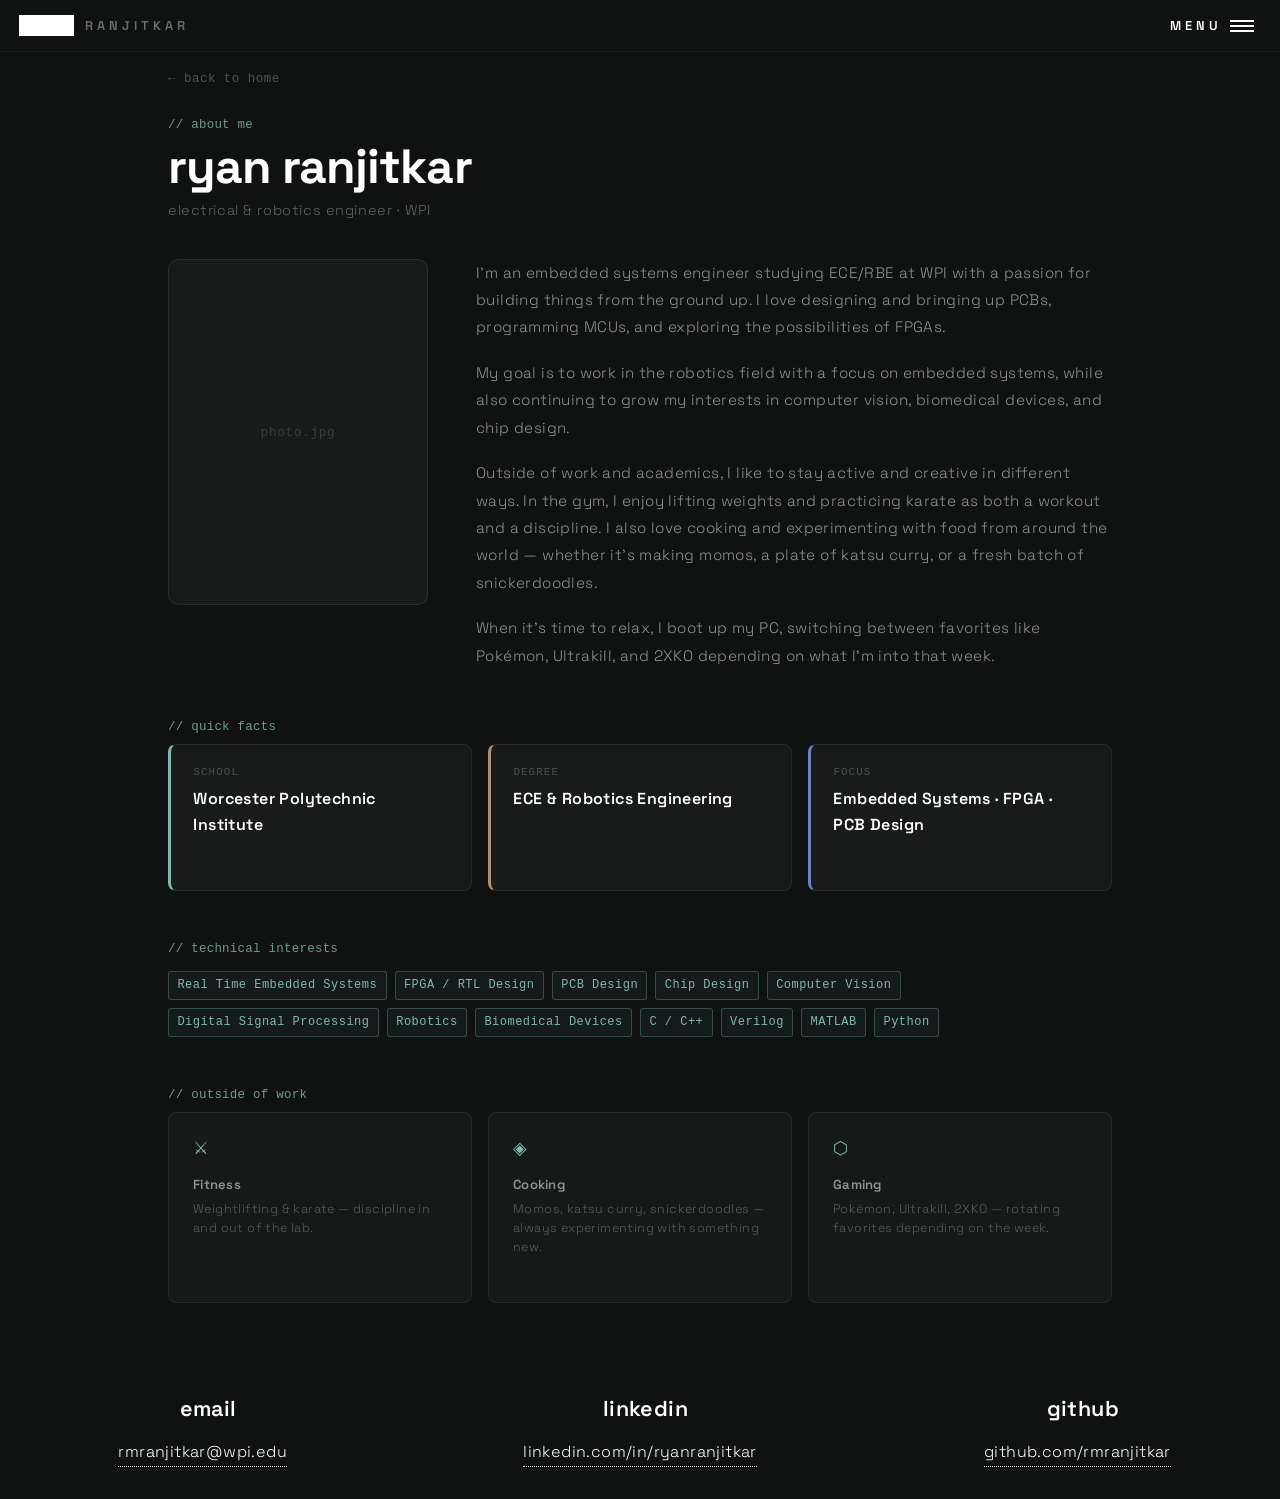
==== aboutme.html @ 4af42db2 "Claude Code Has been unleashed" ====
<!DOCTYPE HTML>
<html>
  <head>
    <title>About — Ryan Ranjitkar</title>
    <meta charset="utf-8" />
    <meta name="viewport" content="width=device-width, initial-scale=1, user-scalable=no" />
    <link rel="preconnect" href="https://fonts.googleapis.com">
    <link rel="preconnect" href="https://fonts.gstatic.com" crossorigin>
    <link rel="stylesheet" href="assets/css/main.css" />
    <link rel="stylesheet" href="https://cdnjs.cloudflare.com/ajax/libs/font-awesome/6.5.0/css/all.min.css" />
    <style>
      /* ── Page shell ── */
      body, #wrapper { background: #0f1210; }

      #header {
        background: transparent !important;
        border-bottom: 1px solid rgba(200,200,210,0.07) !important;
      }
      #header a.logo strong { color: #fff; }
      #header a.logo span   { color: rgba(200,200,210,0.5); }

      /* ── About hero ── */
      .about-hero {
        padding: 4em 3em 2.5em;
        max-width: 65em;
        margin: 0 auto;
        width: calc(100% - 6em);
        box-sizing: border-box;
      }
      .about-back {
        display: inline-flex;
        align-items: center;
        gap: 0.4em;
        font-family: ui-monospace, 'Cascadia Mono', 'Courier New', monospace;
        font-size: 0.78em;
        color: rgba(200,200,210,0.35);
        text-decoration: none;
        border: none;
        letter-spacing: 0.04em;
        margin-bottom: 2em;
        transition: color 0.2s;
      }
      .about-back:hover { color: #7eb8b0; }

      .section-comment {
        font-family: ui-monospace, 'Cascadia Mono', 'Fira Code', 'Courier New', monospace;
        font-size: 0.78em;
        color: #6a9e85;
        letter-spacing: 0.02em;
        margin-bottom: 0.5em;
      }
      .about-name {
        font-size: 3em;
        font-weight: 700;
        color: #fff;
        margin: 0 0 0.1em;
        letter-spacing: -0.02em;
        line-height: 1.1;
      }
      .about-sub {
        font-size: 0.9em;
        color: rgba(200,200,210,0.45);
        letter-spacing: 0.04em;
        margin: 0 0 2.5em;
      }

      /* ── Photo + intro row ── */
      .about-intro {
        display: grid;
        grid-template-columns: 260px 1fr;
        gap: 3em;
        align-items: start;
        margin-bottom: 3em;
      }
      .about-photo {
        width: 100%;
        aspect-ratio: 3/4;
        object-fit: cover;
        border-radius: 10px;
        border: 1px solid rgba(200,200,210,0.1);
        display: block;
        background: rgba(255,255,255,0.04);
      }
      .about-photo-placeholder {
        width: 100%;
        aspect-ratio: 3/4;
        border-radius: 10px;
        border: 1px solid rgba(200,200,210,0.1);
        background: rgba(255,255,255,0.04);
        display: flex;
        align-items: center;
        justify-content: center;
        color: rgba(200,200,210,0.2);
        font-size: 0.8em;
        font-family: ui-monospace, monospace;
        letter-spacing: 0.05em;
      }
      .about-text p {
        font-size: 0.95em;
        color: rgba(200,200,210,0.7);
        line-height: 1.8;
        margin: 0 0 1.2em;
      }
      .about-text p:last-child { margin: 0; }

      /* ── Interest tags ── */
      .about-interests {
        margin-bottom: 3em;
      }
      .tag-grid {
        display: flex;
        flex-wrap: wrap;
        gap: 0.5em;
        margin-top: 0.75em;
      }
      .tag {
        font-family: ui-monospace, 'Cascadia Mono', monospace;
        font-size: 0.75em;
        color: #7eb8b0;
        border: 1px solid rgba(126,184,176,0.3);
        border-radius: 3px;
        padding: 0.3em 0.7em;
        letter-spacing: 0.04em;
        background: rgba(126,184,176,0.06);
      }

      /* ── Stat cards ── */
      .about-stats {
        display: grid;
        grid-template-columns: repeat(3, 1fr);
        gap: 1em;
        margin-bottom: 3em;
      }
      .stat-card {
        background: rgba(255,255,255,0.04);
        border: 1px solid rgba(200,200,210,0.09);
        border-left: 3px solid #7eb8b0;
        border-radius: 8px;
        padding: 1.2em 1.4em;
      }
      .stat-label {
        font-family: ui-monospace, 'Cascadia Mono', monospace;
        font-size: 0.68em;
        color: rgba(200,200,210,0.3);
        letter-spacing: 0.1em;
        text-transform: uppercase;
        margin-bottom: 0.35em;
      }
      .stat-value {
        font-size: 1em;
        font-weight: 600;
        color: #fff;
      }

      /* ── Outside work section ── */
      .about-life {
        display: grid;
        grid-template-columns: 1fr 1fr 1fr;
        gap: 1em;
        margin-bottom: 3em;
      }
      .life-card {
        background: rgba(255,255,255,0.03);
        border: 1px solid rgba(200,200,210,0.08);
        border-radius: 8px;
        padding: 1.3em 1.5em;
      }
      .life-icon {
        font-size: 1.1em;
        color: #7eb8b0;
        margin-bottom: 0.6em;
        display: block;
      }
      .life-title {
        font-size: 0.82em;
        font-weight: 600;
        color: rgba(200,200,210,0.7);
        margin-bottom: 0.4em;
        letter-spacing: 0.02em;
      }
      .life-detail {
        font-size: 0.78em;
        color: rgba(200,200,210,0.38);
        line-height: 1.5;
      }

      /* ── Contact ── */
      .split.contact-reveal {
        opacity: 0;
        transform: translateY(12px);
        transition: opacity 0.55s ease, transform 0.55s ease;
      }
      .split.contact-reveal.visible { opacity: 1; transform: none; }

      /* ── Reveal ── */
      .reveal { opacity: 0; transform: translateY(14px); transition: opacity 0.55s ease, transform 0.55s ease; }
      .reveal.visible { opacity: 1; transform: none; }

      @media (max-width: 900px) {
        .about-intro { grid-template-columns: 1fr; }
        .about-photo, .about-photo-placeholder { max-width: 260px; aspect-ratio: 1/1; }
        .about-stats { grid-template-columns: 1fr 1fr; }
        .about-life  { grid-template-columns: 1fr 1fr; }
        .about-hero  { padding: 2.5em 2em 2em; width: calc(100% - 4em); }
      }
      @media (max-width: 600px) {
        .about-name  { font-size: 2.2em; }
        .about-stats { grid-template-columns: 1fr; }
        .about-life  { grid-template-columns: 1fr; }
        .about-hero  { padding: 2em 1.5em; width: calc(100% - 3em); }
      }
    </style>
  </head>
  <body class="is-preload">
    <div id="wrapper">

      <header id="header">
        <a href="index.html" class="logo"><strong>Ryan</strong> <span>Ranjitkar</span></a>
        <nav><a href="#menu">Menu</a></nav>
      </header>

      <nav id="menu">
        <ul class="links">
          <li><a href="index.html">Home</a></li>
        </ul>
      </nav>

      <div class="about-hero">

        <a href="index.html" class="about-back">← back to home</a>

        <p class="section-comment">// about me</p>
        <h1 class="about-name">ryan ranjitkar</h1>
        <p class="about-sub">electrical &amp; robotics engineer · WPI</p>

        <!-- Intro -->
        <div class="about-intro reveal">
          <div class="about-photo-placeholder">photo.jpg</div>
          <div class="about-text">
            <p>I'm an embedded systems engineer studying ECE/RBE at WPI with a passion for building things from the ground up. I love designing and bringing up PCBs, programming MCUs, and exploring the possibilities of FPGAs.</p>
            <p>My goal is to work in the robotics field with a focus on embedded systems, while also continuing to grow my interests in computer vision, biomedical devices, and chip design.</p>
            <p>Outside of work and academics, I like to stay active and creative in different ways. In the gym, I enjoy lifting weights and practicing karate as both a workout and a discipline. I also love cooking and experimenting with food from around the world — whether it's making momos, a plate of katsu curry, or a fresh batch of snickerdoodles.</p>
            <p>When it's time to relax, I boot up my PC, switching between favorites like Pokémon, Ultrakill, and 2XKO depending on what I'm into that week.</p>
          </div>
        </div>

        <!-- Stats -->
        <p class="section-comment reveal">// quick facts</p>
        <div class="about-stats reveal">
          <div class="stat-card">
            <p class="stat-label">School</p>
            <p class="stat-value">Worcester Polytechnic Institute</p>
          </div>
          <div class="stat-card" style="border-left-color:#b09070;">
            <p class="stat-label">Degree</p>
            <p class="stat-value">ECE &amp; Robotics Engineering</p>
          </div>
          <div class="stat-card" style="border-left-color:#6a85c0;">
            <p class="stat-label">Focus</p>
            <p class="stat-value">Embedded Systems · FPGA · PCB Design</p>
          </div>
        </div>

        <!-- Technical Interests -->
        <div class="about-interests reveal">
          <p class="section-comment">// technical interests</p>
          <div class="tag-grid">
            <span class="tag">Real Time Embedded Systems</span>
            <span class="tag">FPGA / RTL Design</span>
            <span class="tag">PCB Design</span>
            <span class="tag">Chip Design</span>
            <span class="tag">Computer Vision</span>
            <span class="tag">Digital Signal Processing</span>
            <span class="tag">Robotics</span>
            <span class="tag">Biomedical Devices</span>
            <span class="tag">C / C++</span>
            <span class="tag">Verilog</span>
            <span class="tag">MATLAB</span>
            <span class="tag">Python</span>
          </div>
        </div>

        <!-- Outside of work -->
        <p class="section-comment reveal">// outside of work</p>
        <div class="about-life reveal">
          <div class="life-card">
            <span class="life-icon">⚔</span>
            <p class="life-title">Fitness</p>
            <p class="life-detail">Weightlifting &amp; karate — discipline in and out of the lab.</p>
          </div>
          <div class="life-card">
            <span class="life-icon">◈</span>
            <p class="life-title">Cooking</p>
            <p class="life-detail">Momos, katsu curry, snickerdoodles — always experimenting with something new.</p>
          </div>
          <div class="life-card">
            <span class="life-icon">⬡</span>
            <p class="life-title">Gaming</p>
            <p class="life-detail">Pokémon, Ultrakill, 2XKO — rotating favorites depending on the week.</p>
          </div>
        </div>

      </div>

      <!-- Contact -->
      <section class="split contact-reveal">
        <section>
          <div class="contact-method">
            <h3><span class="icon solid alt fa-envelope"></span> email</h3>
            <a href="mailto:rmranjitkar@wpi.edu">rmranjitkar@wpi.edu</a>
          </div>
        </section>
        <section>
          <div class="contact-method">
            <h3><span class="icon brands alt fa-linkedin-in"></span> linkedin</h3>
            <a href="https://www.linkedin.com/in/ryanranjitkar/">linkedin.com/in/ryanranjitkar</a>
          </div>
        </section>
        <section>
          <div class="contact-method">
            <h3><span class="icon brands alt fa-github"></span> github</h3>
            <a href="https://github.com/rmranjitkar">github.com/rmranjitkar</a>
          </div>
        </section>
      </section>

    </div>

    <script src="assets/js/jquery.min.js"></script>
    <script src="assets/js/jquery.scrolly.min.js"></script>
    <script src="assets/js/jquery.scrollex.min.js"></script>
    <script src="assets/js/browser.min.js"></script>
    <script src="assets/js/breakpoints.min.js"></script>
    <script src="assets/js/util.js"></script>
    <script src="assets/js/main.js"></script>
    <script>
      document.addEventListener('DOMContentLoaded', () => {
        document.body.classList.remove('is-preload');
        const io = new IntersectionObserver((entries) => {
          entries.forEach(e => { if (!e.isIntersecting) return; io.unobserve(e.target); e.target.classList.add('visible'); });
        }, { threshold: 0.08, rootMargin: '0px 0px -30px 0px' });
        document.querySelectorAll('.reveal').forEach(el => io.observe(el));

        const contactIo = new IntersectionObserver((entries) => {
          entries.forEach(e => { if (!e.isIntersecting) return; contactIo.unobserve(e.target); e.target.classList.add('visible'); });
        }, { threshold: 0.1 });
        const contact = document.querySelector('.contact-reveal');
        if (contact) contactIo.observe(contact);
      });
    </script>
  </body>
</html>
---- assets/css/main.css ----
@import url(fontawesome-all.min.css);
@import url("https://fonts.googleapis.com/css2?family=Space+Grotesk:wght@300;400;500;600&display=swap");

/*
	Forty by HTML5 UP
	html5up.net | @ajlkn
	Free for personal and commercial use under the CCA 3.0 license (html5up.net/license)
*/

html, body, div, span, applet, object,
iframe, h1, h2, h3, h4, h5, h6, p, blockquote,
pre, a, abbr, acronym, address, big, cite,
code, del, dfn, em, img, ins, kbd, q, s, samp,
small, strike, strong, sub, sup, tt, var, b,
u, i, center, dl, dt, dd, ol, ul, li, fieldset,
form, label, legend, table, caption, tbody,
tfoot, thead, tr, th, td, article, aside,
canvas, details, embed, figure, figcaption,
footer, header, hgroup, menu, nav, output, ruby,
section, summary, time, mark, audio, video {
	margin: 0;
	padding: 0;
	border: 0;
	font-size: 100%;
	font: inherit;
	vertical-align: baseline;}

article, aside, details, figcaption, figure,
footer, header, hgroup, menu, nav, section {
	display: block;}

body {
	line-height: 1;
}

ol, ul {
	list-style: none;
}

blockquote, q {
	quotes: none;
}

	blockquote:before, blockquote:after, q:before, q:after {
		content: '';
		content: none;
	}

table {
	border-collapse: collapse;
	border-spacing: 0;
}

body {
	-webkit-text-size-adjust: none;
}

mark {
	background-color: transparent;
	color: inherit;
}

input::-moz-focus-inner {
	border: 0;
	padding: 0;
}

input, select, textarea {
	-moz-appearance: none;
	-webkit-appearance: none;
	-ms-appearance: none;
	appearance: none;
}

/* Basic */

	@-ms-viewport {
		width: device-width;
	}

	body {
		-ms-overflow-style: scrollbar;
	}

	@media screen and (max-width: 480px) {

		html, body {
			min-width: 320px;
		}

	}

	html {
		box-sizing: border-box;
	}

	*, *:before, *:after {
		box-sizing: inherit;
	}

	body {
		background: #0f0f12;
	}

		body.is-preload *, body.is-preload *:before, body.is-preload *:after {
			-moz-animation: none !important;
			-webkit-animation: none !important;
			-ms-animation: none !important;
			animation: none !important;
			-moz-transition: none !important;
			-webkit-transition: none !important;
			-ms-transition: none !important;
			transition: none !important;
		}

/* Type */

	body, input, select, textarea {
		color: #ffffff;
		font-family: "Space Grotesk", system-ui, sans-serif;
		font-size: 17pt;
		font-weight: 300;
		letter-spacing: 0.025em;
		line-height: 1.65;
	}

		@media screen and (max-width: 1680px) {

			body, input, select, textarea {
				font-size: 14pt;
			}

		}

		@media screen and (max-width: 1280px) {

			body, input, select, textarea {
				font-size: 12pt;
			}

		}

		@media screen and (max-width: 360px) {

			body, input, select, textarea {
				font-size: 11pt;
			}

		}

	a {
		-moz-transition: color 0.2s ease-in-out, border-bottom-color 0.2s ease-in-out;
		-webkit-transition: color 0.2s ease-in-out, border-bottom-color 0.2s ease-in-out;
		-ms-transition: color 0.2s ease-in-out, border-bottom-color 0.2s ease-in-out;
		transition: color 0.2s ease-in-out, border-bottom-color 0.2s ease-in-out;
		border-bottom: dotted 1px;
		color: inherit;
		text-decoration: none;
	}

		a:hover {
			border-bottom-color: transparent;
			color: #7eb8b0 !important;
		}

		a:active {
			color: #4e9a93 !important;
		}

	strong, b {
		color: #ffffff;
		font-weight: 600;
	}

	em, i {
		font-style: italic;
	}

	p {
		margin: 0 0 2em 0;
	}

	h1, h2, h3, h4, h5, h6 {
		color: #ffffff;
		font-weight: 600;
		line-height: 1.65;
		margin: 0 0 1em 0;
	}

		h1 a, h2 a, h3 a, h4 a, h5 a, h6 a {
			color: inherit;
			border-bottom: 0;
		}

	h1 {
		font-size: 2.5em;
	}

	h2 {
		font-size: 1.75em;
	}

	h3 {
		font-size: 1.35em;
	}

	h4 {
		font-size: 1.1em;
	}

	h5 {
		font-size: 0.9em;
	}

	h6 {
		font-size: 0.7em;
	}

	@media screen and (max-width: 736px) {

		h1 {
			font-size: 2em;
		}

		h2 {
			font-size: 1.5em;
		}

		h3 {
			font-size: 1.25em;
		}

	}

	sub {
		font-size: 0.8em;
		position: relative;
		top: 0.5em;
	}

	sup {
		font-size: 0.8em;
		position: relative;
		top: -0.5em;
	}

	blockquote {
		border-left: solid 4px rgba(200, 200, 210, 0.1);
		font-style: italic;
		margin: 0 0 2em 0;
		padding: 0.5em 0 0.5em 2em;
	}

	code {
		background: rgba(200, 200, 210, 0.035);
		font-family: "Courier New", monospace;
		font-size: 0.9em;
		margin: 0 0.25em;
		padding: 0.25em 0.65em;
	}

	pre {
		-webkit-overflow-scrolling: touch;
		font-family: "Courier New", monospace;
		font-size: 0.9em;
		margin: 0 0 2em 0;
	}

		pre code {
			display: block;
			line-height: 1.75;
			padding: 1em 1.5em;
			overflow-x: auto;
		}

	hr {
		border: 0;
		border-bottom: solid 1px rgba(200, 200, 210, 0.1);
		margin: 2em 0;
	}

		hr.major {
			margin: 3em 0;
		}

	.align-left {
		text-align: left;
	}

	.align-center {
		text-align: center;
	}

	.align-right {
		text-align: right;
	}

/* Row */

	.row {
		display: flex;
		flex-wrap: wrap;
		box-sizing: border-box;
		align-items: stretch;
	}

		.row > * {
			box-sizing: border-box;
		}

		.row.gtr-uniform > * > :last-child {
			margin-bottom: 0;
		}

		.row.aln-left {
			justify-content: flex-start;
		}

		.row.aln-center {
			justify-content: center;
		}

		.row.aln-right {
			justify-content: flex-end;
		}

		.row.aln-top {
			align-items: flex-start;
		}

		.row.aln-middle {
			align-items: center;
		}

		.row.aln-bottom {
			align-items: flex-end;
		}

		.row > .imp {
			order: -1;
		}

		.row > .col-1 {
			width: 8.33333%;
		}

		.row > .off-1 {
			margin-left: 8.33333%;
		}

		.row > .col-2 {
			width: 16.66667%;
		}

		.row > .off-2 {
			margin-left: 16.66667%;
		}

		.row > .col-3 {
			width: 25%;
		}

		.row > .off-3 {
			margin-left: 25%;
		}

		.row > .col-4 {
			width: 33.33333%;
		}

		.row > .off-4 {
			margin-left: 33.33333%;
		}

		.row > .col-5 {
			width: 41.66667%;
		}

		.row > .off-5 {
			margin-left: 41.66667%;
		}

		.row > .col-6 {
			width: 50%;
		}

		.row > .off-6 {
			margin-left: 50%;
		}

		.row > .col-7 {
			width: 58.33333%;
		}

		.row > .off-7 {
			margin-left: 58.33333%;
		}

		.row > .col-8 {
			width: 66.66667%;
		}

		.row > .off-8 {
			margin-left: 66.66667%;
		}

		.row > .col-9 {
			width: 75%;
		}

		.row > .off-9 {
			margin-left: 75%;
		}

		.row > .col-10 {
			width: 83.33333%;
		}

		.row > .off-10 {
			margin-left: 83.33333%;
		}

		.row > .col-11 {
			width: 91.66667%;
		}

		.row > .off-11 {
			margin-left: 91.66667%;
		}

		.row > .col-12 {
			width: 100%;
		}

		.row > .off-12 {
			margin-left: 100%;
		}

		.row.gtr-0 {
			margin-top: 0;
			margin-left: 0em;
		}

			.row.gtr-0 > * {
				padding: 0 0 0 0em;
			}

			.row.gtr-0.gtr-uniform {
				margin-top: 0em;
			}

				.row.gtr-0.gtr-uniform > * {
					padding-top: 0em;
				}

		.row.gtr-25 {
			margin-top: 0;
			margin-left: -0.5em;
		}

			.row.gtr-25 > * {
				padding: 0 0 0 0.5em;
			}

			.row.gtr-25.gtr-uniform {
				margin-top: -0.5em;
			}

				.row.gtr-25.gtr-uniform > * {
					padding-top: 0.5em;
				}

		.row.gtr-50 {
			margin-top: 0;
			margin-left: -1em;
		}

			.row.gtr-50 > * {
				padding: 0 0 0 1em;
			}

			.row.gtr-50.gtr-uniform {
				margin-top: -1em;
			}

				.row.gtr-50.gtr-uniform > * {
					padding-top: 1em;
				}

		.row {
			margin-top: 0;
			margin-left: -2em;
		}

			.row > * {
				padding: 0 0 0 2em;
			}

			.row.gtr-uniform {
				margin-top: -2em;
			}

				.row.gtr-uniform > * {
					padding-top: 2em;
				}

		.row.gtr-150 {
			margin-top: 0;
			margin-left: -3em;
		}

			.row.gtr-150 > * {
				padding: 0 0 0 3em;
			}

			.row.gtr-150.gtr-uniform {
				margin-top: -3em;
			}

				.row.gtr-150.gtr-uniform > * {
					padding-top: 3em;
				}

		.row.gtr-200 {
			margin-top: 0;
			margin-left: -4em;
		}

			.row.gtr-200 > * {
				padding: 0 0 0 4em;
			}

			.row.gtr-200.gtr-uniform {
				margin-top: -4em;
			}

				.row.gtr-200.gtr-uniform > * {
					padding-top: 4em;
				}

		@media screen and (max-width: 1680px) {

			.row {
				display: flex;
				flex-wrap: wrap;
				box-sizing: border-box;
				align-items: stretch;
			}

				.row > * {
					box-sizing: border-box;
				}

				.row.gtr-uniform > * > :last-child {
					margin-bottom: 0;
				}

				.row.aln-left {
					justify-content: flex-start;
				}

				.row.aln-center {
					justify-content: center;
				}

				.row.aln-right {
					justify-content: flex-end;
				}

				.row.aln-top {
					align-items: flex-start;
				}

				.row.aln-middle {
					align-items: center;
				}

				.row.aln-bottom {
					align-items: flex-end;
				}

				.row > .imp-xlarge {
					order: -1;
				}

				.row > .col-1-xlarge {
					width: 8.33333%;
				}

				.row > .off-1-xlarge {
					margin-left: 8.33333%;
				}

				.row > .col-2-xlarge {
					width: 16.66667%;
				}

				.row > .off-2-xlarge {
					margin-left: 16.66667%;
				}

				.row > .col-3-xlarge {
					width: 25%;
				}

				.row > .off-3-xlarge {
					margin-left: 25%;
				}

				.row > .col-4-xlarge {
					width: 33.33333%;
				}

				.row > .off-4-xlarge {
					margin-left: 33.33333%;
				}

				.row > .col-5-xlarge {
					width: 41.66667%;
				}

				.row > .off-5-xlarge {
					margin-left: 41.66667%;
				}

				.row > .col-6-xlarge {
					width: 50%;
				}

				.row > .off-6-xlarge {
					margin-left: 50%;
				}

				.row > .col-7-xlarge {
					width: 58.33333%;
				}

				.row > .off-7-xlarge {
					margin-left: 58.33333%;
				}

				.row > .col-8-xlarge {
					width: 66.66667%;
				}

				.row > .off-8-xlarge {
					margin-left: 66.66667%;
				}

				.row > .col-9-xlarge {
					width: 75%;
				}

				.row > .off-9-xlarge {
					margin-left: 75%;
				}

				.row > .col-10-xlarge {
					width: 83.33333%;
				}

				.row > .off-10-xlarge {
					margin-left: 83.33333%;
				}

				.row > .col-11-xlarge {
					width: 91.66667%;
				}

				.row > .off-11-xlarge {
					margin-left: 91.66667%;
				}

				.row > .col-12-xlarge {
					width: 100%;
				}

				.row > .off-12-xlarge {
					margin-left: 100%;
				}

				.row.gtr-0 {
					margin-top: 0;
					margin-left: 0em;
				}

					.row.gtr-0 > * {
						padding: 0 0 0 0em;
					}

					.row.gtr-0.gtr-uniform {
						margin-top: 0em;
					}

						.row.gtr-0.gtr-uniform > * {
							padding-top: 0em;
						}

				.row.gtr-25 {
					margin-top: 0;
					margin-left: -0.5em;
				}

					.row.gtr-25 > * {
						padding: 0 0 0 0.5em;
					}

					.row.gtr-25.gtr-uniform {
						margin-top: -0.5em;
					}

						.row.gtr-25.gtr-uniform > * {
							padding-top: 0.5em;
						}

				.row.gtr-50 {
					margin-top: 0;
					margin-left: -1em;
				}

					.row.gtr-50 > * {
						padding: 0 0 0 1em;
					}

					.row.gtr-50.gtr-uniform {
						margin-top: -1em;
					}

						.row.gtr-50.gtr-uniform > * {
							padding-top: 1em;
						}

				.row {
					margin-top: 0;
					margin-left: -2em;
				}

					.row > * {
						padding: 0 0 0 2em;
					}

					.row.gtr-uniform {
						margin-top: -2em;
					}

						.row.gtr-uniform > * {
							padding-top: 2em;
						}

				.row.gtr-150 {
					margin-top: 0;
					margin-left: -3em;
				}

					.row.gtr-150 > * {
						padding: 0 0 0 3em;
					}

					.row.gtr-150.gtr-uniform {
						margin-top: -3em;
					}

						.row.gtr-150.gtr-uniform > * {
							padding-top: 3em;
						}

				.row.gtr-200 {
					margin-top: 0;
					margin-left: -4em;
				}

					.row.gtr-200 > * {
						padding: 0 0 0 4em;
					}

					.row.gtr-200.gtr-uniform {
						margin-top: -4em;
					}

						.row.gtr-200.gtr-uniform > * {
							padding-top: 4em;
						}

		}

		@media screen and (max-width: 1280px) {

			.row {
				display: flex;
				flex-wrap: wrap;
				box-sizing: border-box;
				align-items: stretch;
			}

				.row > * {
					box-sizing: border-box;
				}

				.row.gtr-uniform > * > :last-child {
					margin-bottom: 0;
				}

				.row.aln-left {
					justify-content: flex-start;
				}

				.row.aln-center {
					justify-content: center;
				}

				.row.aln-right {
					justify-content: flex-end;
				}

				.row.aln-top {
					align-items: flex-start;
				}

				.row.aln-middle {
					align-items: center;
				}

				.row.aln-bottom {
					align-items: flex-end;
				}

				.row > .imp-large {
					order: -1;
				}

				.row > .col-1-large {
					width: 8.33333%;
				}

				.row > .off-1-large {
					margin-left: 8.33333%;
				}

				.row > .col-2-large {
					width: 16.66667%;
				}

				.row > .off-2-large {
					margin-left: 16.66667%;
				}

				.row > .col-3-large {
					width: 25%;
				}

				.row > .off-3-large {
					margin-left: 25%;
				}

				.row > .col-4-large {
					width: 33.33333%;
				}

				.row > .off-4-large {
					margin-left: 33.33333%;
				}

				.row > .col-5-large {
					width: 41.66667%;
				}

				.row > .off-5-large {
					margin-left: 41.66667%;
				}

				.row > .col-6-large {
					width: 50%;
				}

				.row > .off-6-large {
					margin-left: 50%;
				}

				.row > .col-7-large {
					width: 58.33333%;
				}

				.row > .off-7-large {
					margin-left: 58.33333%;
				}

				.row > .col-8-large {
					width: 66.66667%;
				}

				.row > .off-8-large {
					margin-left: 66.66667%;
				}

				.row > .col-9-large {
					width: 75%;
				}

				.row > .off-9-large {
					margin-left: 75%;
				}

				.row > .col-10-large {
					width: 83.33333%;
				}

				.row > .off-10-large {
					margin-left: 83.33333%;
				}

				.row > .col-11-large {
					width: 91.66667%;
				}

				.row > .off-11-large {
					margin-left: 91.66667%;
				}

				.row > .col-12-large {
					width: 100%;
				}

				.row > .off-12-large {
					margin-left: 100%;
				}

				.row.gtr-0 {
					margin-top: 0;
					margin-left: 0em;
				}

					.row.gtr-0 > * {
						padding: 0 0 0 0em;
					}

					.row.gtr-0.gtr-uniform {
						margin-top: 0em;
					}

						.row.gtr-0.gtr-uniform > * {
							padding-top: 0em;
						}

				.row.gtr-25 {
					margin-top: 0;
					margin-left: -0.375em;
				}

					.row.gtr-25 > * {
						padding: 0 0 0 0.375em;
					}

					.row.gtr-25.gtr-uniform {
						margin-top: -0.375em;
					}

						.row.gtr-25.gtr-uniform > * {
							padding-top: 0.375em;
						}

				.row.gtr-50 {
					margin-top: 0;
					margin-left: -0.75em;
				}

					.row.gtr-50 > * {
						padding: 0 0 0 0.75em;
					}

					.row.gtr-50.gtr-uniform {
						margin-top: -0.75em;
					}

						.row.gtr-50.gtr-uniform > * {
							padding-top: 0.75em;
						}

				.row {
					margin-top: 0;
					margin-left: -1.5em;
				}

					.row > * {
						padding: 0 0 0 1.5em;
					}

					.row.gtr-uniform {
						margin-top: -1.5em;
					}

						.row.gtr-uniform > * {
							padding-top: 1.5em;
						}

				.row.gtr-150 {
					margin-top: 0;
					margin-left: -2.25em;
				}

					.row.gtr-150 > * {
						padding: 0 0 0 2.25em;
					}

					.row.gtr-150.gtr-uniform {
						margin-top: -2.25em;
					}

						.row.gtr-150.gtr-uniform > * {
							padding-top: 2.25em;
						}

				.row.gtr-200 {
					margin-top: 0;
					margin-left: -3em;
				}

					.row.gtr-200 > * {
						padding: 0 0 0 3em;
					}

					.row.gtr-200.gtr-uniform {
						margin-top: -3em;
					}

						.row.gtr-200.gtr-uniform > * {
							padding-top: 3em;
						}

		}

		@media screen and (max-width: 980px) {

			.row {
				display: flex;
				flex-wrap: wrap;
				box-sizing: border-box;
				align-items: stretch;
			}

				.row > * {
					box-sizing: border-box;
				}

				.row.gtr-uniform > * > :last-child {
					margin-bottom: 0;
				}

				.row.aln-left {
					justify-content: flex-start;
				}

				.row.aln-center {
					justify-content: center;
				}

				.row.aln-right {
					justify-content: flex-end;
				}

				.row.aln-top {
					align-items: flex-start;
				}

				.row.aln-middle {
					align-items: center;
				}

				.row.aln-bottom {
					align-items: flex-end;
				}

				.row > .imp-medium {
					order: -1;
				}

				.row > .col-1-medium {
					width: 8.33333%;
				}

				.row > .off-1-medium {
					margin-left: 8.33333%;
				}

				.row > .col-2-medium {
					width: 16.66667%;
				}

				.row > .off-2-medium {
					margin-left: 16.66667%;
				}

				.row > .col-3-medium {
					width: 25%;
				}

				.row > .off-3-medium {
					margin-left: 25%;
				}

				.row > .col-4-medium {
					width: 33.33333%;
				}

				.row > .off-4-medium {
					margin-left: 33.33333%;
				}

				.row > .col-5-medium {
					width: 41.66667%;
				}

				.row > .off-5-medium {
					margin-left: 41.66667%;
				}

				.row > .col-6-medium {
					width: 50%;
				}

				.row > .off-6-medium {
					margin-left: 50%;
				}

				.row > .col-7-medium {
					width: 58.33333%;
				}

				.row > .off-7-medium {
					margin-left: 58.33333%;
				}

				.row > .col-8-medium {
					width: 66.66667%;
				}

				.row > .off-8-medium {
					margin-left: 66.66667%;
				}

				.row > .col-9-medium {
					width: 75%;
				}

				.row > .off-9-medium {
					margin-left: 75%;
				}

				.row > .col-10-medium {
					width: 83.33333%;
				}

				.row > .off-10-medium {
					margin-left: 83.33333%;
				}

				.row > .col-11-medium {
					width: 91.66667%;
				}

				.row > .off-11-medium {
					margin-left: 91.66667%;
				}

				.row > .col-12-medium {
					width: 100%;
				}

				.row > .off-12-medium {
					margin-left: 100%;
				}

				.row.gtr-0 {
					margin-top: 0;
					margin-left: 0em;
				}

					.row.gtr-0 > * {
						padding: 0 0 0 0em;
					}

					.row.gtr-0.gtr-uniform {
						margin-top: 0em;
					}

						.row.gtr-0.gtr-uniform > * {
							padding-top: 0em;
						}

				.row.gtr-25 {
					margin-top: 0;
					margin-left: -0.375em;
				}

					.row.gtr-25 > * {
						padding: 0 0 0 0.375em;
					}

					.row.gtr-25.gtr-uniform {
						margin-top: -0.375em;
					}

						.row.gtr-25.gtr-uniform > * {
							padding-top: 0.375em;
						}

				.row.gtr-50 {
					margin-top: 0;
					margin-left: -0.75em;
				}

					.row.gtr-50 > * {
						padding: 0 0 0 0.75em;
					}

					.row.gtr-50.gtr-uniform {
						margin-top: -0.75em;
					}

						.row.gtr-50.gtr-uniform > * {
							padding-top: 0.75em;
						}

				.row {
					margin-top: 0;
					margin-left: -1.5em;
				}

					.row > * {
						padding: 0 0 0 1.5em;
					}

					.row.gtr-uniform {
						margin-top: -1.5em;
					}

						.row.gtr-uniform > * {
							padding-top: 1.5em;
						}

				.row.gtr-150 {
					margin-top: 0;
					margin-left: -2.25em;
				}

					.row.gtr-150 > * {
						padding: 0 0 0 2.25em;
					}

					.row.gtr-150.gtr-uniform {
						margin-top: -2.25em;
					}

						.row.gtr-150.gtr-uniform > * {
							padding-top: 2.25em;
						}

				.row.gtr-200 {
					margin-top: 0;
					margin-left: -3em;
				}

					.row.gtr-200 > * {
						padding: 0 0 0 3em;
					}

					.row.gtr-200.gtr-uniform {
						margin-top: -3em;
					}

						.row.gtr-200.gtr-uniform > * {
							padding-top: 3em;
						}

		}

		@media screen and (max-width: 736px) {

			.row {
				display: flex;
				flex-wrap: wrap;
				box-sizing: border-box;
				align-items: stretch;
			}

				.row > * {
					box-sizing: border-box;
				}

				.row.gtr-uniform > * > :last-child {
					margin-bottom: 0;
				}

				.row.aln-left {
					justify-content: flex-start;
				}

				.row.aln-center {
					justify-content: center;
				}

				.row.aln-right {
					justify-content: flex-end;
				}

				.row.aln-top {
					align-items: flex-start;
				}

				.row.aln-middle {
					align-items: center;
				}

				.row.aln-bottom {
					align-items: flex-end;
				}

				.row > .imp-small {
					order: -1;
				}

				.row > .col-1-small {
					width: 8.33333%;
				}

				.row > .off-1-small {
					margin-left: 8.33333%;
				}

				.row > .col-2-small {
					width: 16.66667%;
				}

				.row > .off-2-small {
					margin-left: 16.66667%;
				}

				.row > .col-3-small {
					width: 25%;
				}

				.row > .off-3-small {
					margin-left: 25%;
				}

				.row > .col-4-small {
					width: 33.33333%;
				}

				.row > .off-4-small {
					margin-left: 33.33333%;
				}

				.row > .col-5-small {
					width: 41.66667%;
				}

				.row > .off-5-small {
					margin-left: 41.66667%;
				}

				.row > .col-6-small {
					width: 50%;
				}

				.row > .off-6-small {
					margin-left: 50%;
				}

				.row > .col-7-small {
					width: 58.33333%;
				}

				.row > .off-7-small {
					margin-left: 58.33333%;
				}

				.row > .col-8-small {
					width: 66.66667%;
				}

				.row > .off-8-small {
					margin-left: 66.66667%;
				}

				.row > .col-9-small {
					width: 75%;
				}

				.row > .off-9-small {
					margin-left: 75%;
				}

				.row > .col-10-small {
					width: 83.33333%;
				}

				.row > .off-10-small {
					margin-left: 83.33333%;
				}

				.row > .col-11-small {
					width: 91.66667%;
				}

				.row > .off-11-small {
					margin-left: 91.66667%;
				}

				.row > .col-12-small {
					width: 100%;
				}

				.row > .off-12-small {
					margin-left: 100%;
				}

				.row.gtr-0 {
					margin-top: 0;
					margin-left: 0em;
				}

					.row.gtr-0 > * {
						padding: 0 0 0 0em;
					}

					.row.gtr-0.gtr-uniform {
						margin-top: 0em;
					}

						.row.gtr-0.gtr-uniform > * {
							padding-top: 0em;
						}

				.row.gtr-25 {
					margin-top: 0;
					margin-left: -0.3125em;
				}

					.row.gtr-25 > * {
						padding: 0 0 0 0.3125em;
					}

					.row.gtr-25.gtr-uniform {
						margin-top: -0.3125em;
					}

						.row.gtr-25.gtr-uniform > * {
							padding-top: 0.3125em;
						}

				.row.gtr-50 {
					margin-top: 0;
					margin-left: -0.625em;
				}

					.row.gtr-50 > * {
						padding: 0 0 0 0.625em;
					}

					.row.gtr-50.gtr-uniform {
						margin-top: -0.625em;
					}

						.row.gtr-50.gtr-uniform > * {
							padding-top: 0.625em;
						}

				.row {
					margin-top: 0;
					margin-left: -1.25em;
				}

					.row > * {
						padding: 0 0 0 1.25em;
					}

					.row.gtr-uniform {
						margin-top: -1.25em;
					}

						.row.gtr-uniform > * {
							padding-top: 1.25em;
						}

				.row.gtr-150 {
					margin-top: 0;
					margin-left: -1.875em;
				}

					.row.gtr-150 > * {
						padding: 0 0 0 1.875em;
					}

					.row.gtr-150.gtr-uniform {
						margin-top: -1.875em;
					}

						.row.gtr-150.gtr-uniform > * {
							padding-top: 1.875em;
						}

				.row.gtr-200 {
					margin-top: 0;
					margin-left: -2.5em;
				}

					.row.gtr-200 > * {
						padding: 0 0 0 2.5em;
					}

					.row.gtr-200.gtr-uniform {
						margin-top: -2.5em;
					}

						.row.gtr-200.gtr-uniform > * {
							padding-top: 2.5em;
						}

		}

		@media screen and (max-width: 480px) {

			.row {
				display: flex;
				flex-wrap: wrap;
				box-sizing: border-box;
				align-items: stretch;
			}

				.row > * {
					box-sizing: border-box;
				}

				.row.gtr-uniform > * > :last-child {
					margin-bottom: 0;
				}

				.row.aln-left {
					justify-content: flex-start;
				}

				.row.aln-center {
					justify-content: center;
				}

				.row.aln-right {
					justify-content: flex-end;
				}

				.row.aln-top {
					align-items: flex-start;
				}

				.row.aln-middle {
					align-items: center;
				}

				.row.aln-bottom {
					align-items: flex-end;
				}

				.row > .imp-xsmall {
					order: -1;
				}

				.row > .col-1-xsmall {
					width: 8.33333%;
				}

				.row > .off-1-xsmall {
					margin-left: 8.33333%;
				}

				.row > .col-2-xsmall {
					width: 16.66667%;
				}

				.row > .off-2-xsmall {
					margin-left: 16.66667%;
				}

				.row > .col-3-xsmall {
					width: 25%;
				}

				.row > .off-3-xsmall {
					margin-left: 25%;
				}

				.row > .col-4-xsmall {
					width: 33.33333%;
				}

				.row > .off-4-xsmall {
					margin-left: 33.33333%;
				}

				.row > .col-5-xsmall {
					width: 41.66667%;
				}

				.row > .off-5-xsmall {
					margin-left: 41.66667%;
				}

				.row > .col-6-xsmall {
					width: 50%;
				}

				.row > .off-6-xsmall {
					margin-left: 50%;
				}

				.row > .col-7-xsmall {
					width: 58.33333%;
				}

				.row > .off-7-xsmall {
					margin-left: 58.33333%;
				}

				.row > .col-8-xsmall {
					width: 66.66667%;
				}

				.row > .off-8-xsmall {
					margin-left: 66.66667%;
				}

				.row > .col-9-xsmall {
					width: 75%;
				}

				.row > .off-9-xsmall {
					margin-left: 75%;
				}

				.row > .col-10-xsmall {
					width: 83.33333%;
				}

				.row > .off-10-xsmall {
					margin-left: 83.33333%;
				}

				.row > .col-11-xsmall {
					width: 91.66667%;
				}

				.row > .off-11-xsmall {
					margin-left: 91.66667%;
				}

				.row > .col-12-xsmall {
					width: 100%;
				}

				.row > .off-12-xsmall {
					margin-left: 100%;
				}

				.row.gtr-0 {
					margin-top: 0;
					margin-left: 0em;
				}

					.row.gtr-0 > * {
						padding: 0 0 0 0em;
					}

					.row.gtr-0.gtr-uniform {
						margin-top: 0em;
					}

						.row.gtr-0.gtr-uniform > * {
							padding-top: 0em;
						}

				.row.gtr-25 {
					margin-top: 0;
					margin-left: -0.3125em;
				}

					.row.gtr-25 > * {
						padding: 0 0 0 0.3125em;
					}

					.row.gtr-25.gtr-uniform {
						margin-top: -0.3125em;
					}

						.row.gtr-25.gtr-uniform > * {
							padding-top: 0.3125em;
						}

				.row.gtr-50 {
					margin-top: 0;
					margin-left: -0.625em;
				}

					.row.gtr-50 > * {
						padding: 0 0 0 0.625em;
					}

					.row.gtr-50.gtr-uniform {
						margin-top: -0.625em;
					}

						.row.gtr-50.gtr-uniform > * {
							padding-top: 0.625em;
						}

				.row {
					margin-top: 0;
					margin-left: -1.25em;
				}

					.row > * {
						padding: 0 0 0 1.25em;
					}

					.row.gtr-uniform {
						margin-top: -1.25em;
					}

						.row.gtr-uniform > * {
							padding-top: 1.25em;
						}

				.row.gtr-150 {
					margin-top: 0;
					margin-left: -1.875em;
				}

					.row.gtr-150 > * {
						padding: 0 0 0 1.875em;
					}

					.row.gtr-150.gtr-uniform {
						margin-top: -1.875em;
					}

						.row.gtr-150.gtr-uniform > * {
							padding-top: 1.875em;
						}

				.row.gtr-200 {
					margin-top: 0;
					margin-left: -2.5em;
				}

					.row.gtr-200 > * {
						padding: 0 0 0 2.5em;
					}

					.row.gtr-200.gtr-uniform {
						margin-top: -2.5em;
					}

						.row.gtr-200.gtr-uniform > * {
							padding-top: 2.5em;
						}

		}

/* Section/Article */

	section.special, article.special {
		text-align: center;
	}

	header.major {
		width: -moz-max-content;
		width: -webkit-max-content;
		width: -ms-max-content;
		width: max-content;
		margin-bottom: 2em;
	}

		header.major > :first-child {
			margin-bottom: 0;
			width: calc(100% + 0.5em);
		}

			header.major > :first-child:after {
				content: '';
				background-color: #ffffff;
				display: block;
				height: 2px;
				margin: 0.325em 0 0.5em 0;
				width: 100%;
			}

		header.major > p {
			font-size: 0.7em;
			font-weight: 600;
			letter-spacing: 0.05em;
			margin-bottom: 0;
			text-transform: none;
		}

		body.is-ie header.major > :first-child:after {
			max-width: 9em;
		}

		body.is-ie header.major > h1:after {
			max-width: 100% !important;
		}

	@media screen and (max-width: 736px) {

		header.major > p br {
			display: none;
		}

	}

/* Form */

	form {
		margin: 0 0 2em 0;
	}

		form > :last-child {
			margin-bottom: 0;
		}

		form > .fields {
			display: -moz-flex;
			display: -webkit-flex;
			display: -ms-flex;
			display: flex;
			-moz-flex-wrap: wrap;
			-webkit-flex-wrap: wrap;
			-ms-flex-wrap: wrap;
			flex-wrap: wrap;
			width: calc(100% + 3em);
			margin: -1.5em 0 2em -1.5em;
		}

			form > .fields > .field {
				-moz-flex-grow: 0;
				-webkit-flex-grow: 0;
				-ms-flex-grow: 0;
				flex-grow: 0;
				-moz-flex-shrink: 0;
				-webkit-flex-shrink: 0;
				-ms-flex-shrink: 0;
				flex-shrink: 0;
				padding: 1.5em 0 0 1.5em;
				width: calc(100% - 1.5em);
			}

				form > .fields > .field.half {
					width: calc(50% - 0.75em);
				}

				form > .fields > .field.third {
					width: calc(100%/3 - 0.5em);
				}

				form > .fields > .field.quarter {
					width: calc(25% - 0.375em);
				}

		@media screen and (max-width: 480px) {

			form > .fields {
				width: calc(100% + 3em);
				margin: -1.5em 0 2em -1.5em;
			}

				form > .fields > .field {
					padding: 1.5em 0 0 1.5em;
					width: calc(100% - 1.5em);
				}

					form > .fields > .field.half {
						width: calc(100% - 1.5em);
					}

					form > .fields > .field.third {
						width: calc(100% - 1.5em);
					}

					form > .fields > .field.quarter {
						width: calc(100% - 1.5em);
					}

		}

	label {
		color: #ffffff;
		display: block;
		font-size: 0.8em;
		font-weight: 600;
		letter-spacing: 0.25em;
		margin: 0 0 1em 0;
		text-transform: uppercase;
	}

	input[type="text"],
	input[type="password"],
	input[type="email"],
	input[type="tel"],
	input[type="search"],
	input[type="url"],
	select,
	textarea {
		-moz-appearance: none;
		-webkit-appearance: none;
		-ms-appearance: none;
		appearance: none;
		background: rgba(200, 200, 210, 0.035);
		border: none;
		border-radius: 0;
		color: inherit;
		display: block;
		outline: 0;
		padding: 0 1em;
		text-decoration: none;
		width: 100%;
	}

		input[type="text"]:invalid,
		input[type="password"]:invalid,
		input[type="email"]:invalid,
		input[type="tel"]:invalid,
		input[type="search"]:invalid,
		input[type="url"]:invalid,
		select:invalid,
		textarea:invalid {
			box-shadow: none;
		}

		input[type="text"]:focus,
		input[type="password"]:focus,
		input[type="email"]:focus,
		input[type="tel"]:focus,
		input[type="search"]:focus,
		input[type="url"]:focus,
		select:focus,
		textarea:focus {
			border-color: #7eb8b0;
			box-shadow: 0 0 0 2px #7eb8b0;
		}

	select {
		background-image: url("data:image/svg+xml;charset=utf8,%3Csvg xmlns='http://www.w3.org/2000/svg' width='40' height='40' preserveAspectRatio='none' viewBox='0 0 40 40'%3E%3Cpath d='M9.4,12.3l10.4,10.4l10.4-10.4c0.2-0.2,0.5-0.4,0.9-0.4c0.3,0,0.6,0.1,0.9,0.4l3.3,3.3c0.2,0.2,0.4,0.5,0.4,0.9 c0,0.4-0.1,0.6-0.4,0.9L20.7,31.9c-0.2,0.2-0.5,0.4-0.9,0.4c-0.3,0-0.6-0.1-0.9-0.4L4.3,17.3c-0.2-0.2-0.4-0.5-0.4-0.9 c0-0.4,0.1-0.6,0.4-0.9l3.3-3.3c0.2-0.2,0.5-0.4,0.9-0.4S9.1,12.1,9.4,12.3z' fill='rgba(200, 200, 210, 0.1)' /%3E%3C/svg%3E");
		background-size: 1.25rem;
		background-repeat: no-repeat;
		background-position: calc(100% - 1rem) center;
		height: 2.75em;
		padding-right: 2.75em;
		text-overflow: ellipsis;
	}

		select option {
			color: #ffffff;
			background: #0f0f12;
		}

		select:focus::-ms-value {
			background-color: transparent;
		}

		select::-ms-expand {
			display: none;
		}

	input[type="text"],
	input[type="password"],
	input[type="email"],
	input[type="tel"],
	input[type="search"],
	input[type="url"],
	select {
		height: 2.75em;
	}

	textarea {
		padding: 0.75em 1em;
	}

	input[type="checkbox"],
	input[type="radio"] {
		-moz-appearance: none;
		-webkit-appearance: none;
		-ms-appearance: none;
		appearance: none;
		display: block;
		float: left;
		margin-right: -2em;
		opacity: 0;
		width: 1em;
		z-index: -1;
	}

		input[type="checkbox"] + label,
		input[type="radio"] + label {
			text-decoration: none;
			color: #ffffff;
			cursor: pointer;
			display: inline-block;
			font-weight: 300;
			padding-left: 2.65em;
			padding-right: 0.75em;
			position: relative;
		}

			input[type="checkbox"] + label:before,
			input[type="radio"] + label:before {
				-moz-osx-font-smoothing: grayscale;
				-webkit-font-smoothing: antialiased;
				display: inline-block;
				font-style: normal;
				font-variant: normal;
				text-rendering: auto;
				line-height: 1;
				text-transform: none !important;
				font-family: 'Font Awesome 5 Free';
				font-weight: 900;
			}

			input[type="checkbox"] + label:before,
			input[type="radio"] + label:before {
				background: rgba(200, 200, 210, 0.035);
				content: '';
				display: inline-block;
				font-size: 0.8em;
				height: 2.0625em;
				left: 0;
				letter-spacing: 0;
				line-height: 2.0625em;
				position: absolute;
				text-align: center;
				top: 0;
				width: 2.0625em;
			}

		input[type="checkbox"]:checked + label:before,
		input[type="radio"]:checked + label:before {
			background: #ffffff;
			border-color: #7eb8b0;
			content: '\f00c';
			color: #0f0f12;
		}

		input[type="checkbox"]:focus + label:before,
		input[type="radio"]:focus + label:before {
			box-shadow: 0 0 0 2px #7eb8b0;
		}

	input[type="radio"] + label:before {
		border-radius: 100%;
	}

	::-webkit-input-placeholder {
		color: rgba(200, 200, 210, 0.2) !important;
		opacity: 1.0;
	}

	:-moz-placeholder {
		color: rgba(200, 200, 210, 0.2) !important;
		opacity: 1.0;
	}

	::-moz-placeholder {
		color: rgba(200, 200, 210, 0.2) !important;
		opacity: 1.0;
	}

	:-ms-input-placeholder {
		color: rgba(200, 200, 210, 0.2) !important;
		opacity: 1.0;
	}

/* Box */

	.box {
		border: solid 1px rgba(200, 200, 210, 0.1);
		margin-bottom: 2em;
		padding: 1.5em;
	}

		.box > :last-child,
		.box > :last-child > :last-child,
		.box > :last-child > :last-child > :last-child {
			margin-bottom: 0;
		}

		.box.alt {
			border: 0;
			border-radius: 0;
			padding: 0;
		}

/* Icon */

	.icon {
		text-decoration: none;
		border-bottom: none;
		position: relative;
	}

		.icon:before {
			-moz-osx-font-smoothing: grayscale;
			-webkit-font-smoothing: antialiased;
			display: inline-block;
			font-style: normal;
			font-variant: normal;
			text-rendering: auto;
			line-height: 1;
			text-transform: none !important;
			font-family: 'Font Awesome 5 Free';
			font-weight: 400;
		}

		.icon > .label {
			display: none;
		}

		.icon:before {
			line-height: inherit;
		}

		.icon.solid:before {
			font-weight: 900;
		}

		.icon.brands:before {
			font-family: 'Font Awesome 5 Brands';
		}

		.icon.alt:before {
			background-color: #ffffff;
			border-radius: 100%;
			color: #0f0f12;
			display: inline-block;
			height: 2em;
			line-height: 2em;
			text-align: center;
			width: 2em;
		}

	a.icon.alt:before {
		-moz-transition: background-color 0.2s ease-in-out;
		-webkit-transition: background-color 0.2s ease-in-out;
		-ms-transition: background-color 0.2s ease-in-out;
		transition: background-color 0.2s ease-in-out;
	}

	a.icon.alt:hover:before {
		background-color: #5a8a9f;
	}

	a.icon.alt:active:before {
		background-color: #3d6070;
	}

/* Image */

	.image {
		border: 0;
		display: inline-block;
		position: relative;
	}

		.image img {
			display: block;
		}

		.image.left, .image.right {
			max-width: 30%;
		}

			.image.left img, .image.right img {
				width: 100%;
			}

		.image.left {
			float: left;
			margin: 0 1.5em 1.25em 0;
			top: 0.25em;
		}

		.image.right {
			float: right;
			margin: 0 0 1.25em 1.5em;
			top: 0.25em;
		}

		.image.fit {
			display: block;
			margin: 0 0 2em 0;
			width: 100%;
		}

			.image.fit img {
				width: 100%;
			}

		.image.main {
			display: block;
			margin: 2.5em 0;
			width: 100%;
		}


			.image.main img {
				width: 100%;
			}

			@media screen and (max-width: 736px) {

				.image.main {
					margin: 1.5em 0;
				}

			}
		

/* List */

	ol {
		list-style: decimal;
		margin: 0 0 2em 0;
		padding-left: 1.25em;
	}

		ol li {
			padding-left: 0.25em;
		}

	ul {
		list-style: disc;
		margin: 0 0 2em 0;
		padding-left: 1em;
	}

		ul li {
			padding-left: 0.5em;
		}

		ul.alt {
			list-style: none;
			padding-left: 0;
		}

			ul.alt li {
				border-top: solid 1px rgba(200, 200, 210, 0.1);
				padding: 0.5em 0;
			}

				ul.alt li:first-child {
					border-top: 0;
					padding-top: 0;
				}

	dl {
		margin: 0 0 2em 0;
	}

		dl dt {
			display: block;
			font-weight: 600;
			margin: 0 0 1em 0;
		}

		dl dd {
			margin-left: 2em;
		}

/* Actions */

	ul.actions {
		display: -moz-flex;
		display: -webkit-flex;
		display: -ms-flex;
		display: flex;
		cursor: default;
		list-style: none;
		margin-left: -1em;
		padding-left: 0;
	}

		ul.actions li {
			padding: 0 0 0 1em;
			vertical-align: middle;
		}

		ul.actions.special {
			-moz-justify-content: center;
			-webkit-justify-content: center;
			-ms-justify-content: center;
			justify-content: center;
			width: 100%;
			margin-left: 0;
		}

			ul.actions.special li:first-child {
				padding-left: 0;
			}

		ul.actions.stacked {
			-moz-flex-direction: column;
			-webkit-flex-direction: column;
			-ms-flex-direction: column;
			flex-direction: column;
			margin-left: 0;
		}

			ul.actions.stacked li {
				padding: 1.3em 0 0 0;
			}

				ul.actions.stacked li:first-child {
					padding-top: 0;
				}

		ul.actions.fit {
			width: calc(100% + 1em);
		}

			ul.actions.fit li {
				-moz-flex-grow: 1;
				-webkit-flex-grow: 1;
				-ms-flex-grow: 1;
				flex-grow: 1;
				-moz-flex-shrink: 1;
				-webkit-flex-shrink: 1;
				-ms-flex-shrink: 1;
				flex-shrink: 1;
				width: 100%;
			}

				ul.actions.fit li > * {
					width: 100%;
				}

			ul.actions.fit.stacked {
				width: 100%;
			}

/* Icons */

	ul.icons {
		cursor: default;
		list-style: none;
		padding-left: 0;
	}

		ul.icons li {
			display: inline-block;
			padding: 0 1em 0 0;
		}

			ul.icons li:last-child {
				padding-right: 0;
			}

		@media screen and (max-width: 736px) {

			ul.icons li {
				padding: 0 0.75em 0 0;
			}

		}

/* Pagination */

	ul.pagination {
		cursor: default;
		list-style: none;
		padding-left: 0;
	}

		ul.pagination li {
			display: inline-block;
			padding-left: 0;
			vertical-align: middle;
		}

			ul.pagination li > .page {
				-moz-transition: background-color 0.2s ease-in-out, color 0.2s ease-in-out;
				-webkit-transition: background-color 0.2s ease-in-out, color 0.2s ease-in-out;
				-ms-transition: background-color 0.2s ease-in-out, color 0.2s ease-in-out;
				transition: background-color 0.2s ease-in-out, color 0.2s ease-in-out;
				border-bottom: 0;
				display: inline-block;
				font-size: 0.8em;
				font-weight: 600;
				height: 1.5em;
				line-height: 1.5em;
				margin: 0 0.125em;
				min-width: 1.5em;
				padding: 0 0.5em;
				text-align: center;
			}

				ul.pagination li > .page.active {
					background-color: #ffffff;
					color: #0f0f12;
				}

					ul.pagination li > .page.active:hover {
						background-color: #7eb8b0;
						color: #0f0f12 !important;
					}

					ul.pagination li > .page.active:active {
						background-color: #4e9a93;
					}

			ul.pagination li:first-child {
				padding-right: 0.75em;
			}

			ul.pagination li:last-child {
				padding-left: 0.75em;
			}

		@media screen and (max-width: 480px) {

			ul.pagination li:nth-child(n+2):nth-last-child(n+2) {
				display: none;
			}

			ul.pagination li:first-child {
				padding-right: 0;
			}

		}

/* Table */

	.table-wrapper {
		-webkit-overflow-scrolling: touch;
		overflow-x: auto;
	}

	table {
		margin: 0 0 2em 0;
		width: 100%;
	}

		table tbody tr {
			border: solid 1px rgba(200, 200, 210, 0.1);
			border-left: 0;
			border-right: 0;
		}

			table tbody tr:nth-child(2n + 1) {
				background-color: rgba(200, 200, 210, 0.035);
			}

		table td {
			padding: 0.75em 0.75em;
		}

		table th {
			color: #ffffff;
			font-size: 0.9em;
			font-weight: 600;
			padding: 0 0.75em 0.75em 0.75em;
			text-align: left;
		}

		table thead {
			border-bottom: solid 2px rgba(200, 200, 210, 0.1);
		}

		table tfoot {
			border-top: solid 2px rgba(200, 200, 210, 0.1);
		}

		table.alt {
			border-collapse: separate;
		}

			table.alt tbody tr td {
				border: solid 1px rgba(200, 200, 210, 0.1);
				border-left-width: 0;
				border-top-width: 0;
			}

				table.alt tbody tr td:first-child {
					border-left-width: 1px;
				}

			table.alt tbody tr:first-child td {
				border-top-width: 1px;
			}

			table.alt thead {
				border-bottom: 0;
			}

			table.alt tfoot {
				border-top: 0;
			}

/* Button */

	input[type="submit"],
	input[type="reset"],
	input[type="button"],
	button,
	.button {
		-moz-appearance: none;
		-webkit-appearance: none;
		-ms-appearance: none;
		appearance: none;
		-moz-transition: background-color 0.2s ease-in-out, box-shadow 0.2s ease-in-out, color 0.2s ease-in-out;
		-webkit-transition: background-color 0.2s ease-in-out, box-shadow 0.2s ease-in-out, color 0.2s ease-in-out;
		-ms-transition: background-color 0.2s ease-in-out, box-shadow 0.2s ease-in-out, color 0.2s ease-in-out;
		transition: background-color 0.2s ease-in-out, box-shadow 0.2s ease-in-out, color 0.2s ease-in-out;
		background-color: transparent;
		border: 0;
		border-radius: 0;
		box-shadow: inset 0 0 0 2px #ffffff;
		color: #ffffff;
		cursor: pointer;
		display: inline-block;
		font-size: 0.8em;
		font-weight: 600;
		height: 3.5em;
		letter-spacing: 0.05em;
		line-height: 3.5em;
		padding: 0 1.75em;
		text-align: center;
		text-decoration: none;
		text-transform: none;
		white-space: nowrap;
	}

		input[type="submit"]:hover, input[type="submit"]:active,
		input[type="reset"]:hover,
		input[type="reset"]:active,
		input[type="button"]:hover,
		input[type="button"]:active,
		button:hover,
		button:active,
		.button:hover,
		.button:active {
			box-shadow: inset 0 0 0 2px #7eb8b0;
			color: #7eb8b0;
		}

		input[type="submit"]:active,
		input[type="reset"]:active,
		input[type="button"]:active,
		button:active,
		.button:active {
			background-color: rgba(126, 184, 176, 0.1);
			box-shadow: inset 0 0 0 2px #4e9a93;
			color: #4e9a93;
		}

		input[type="submit"].icon:before,
		input[type="reset"].icon:before,
		input[type="button"].icon:before,
		button.icon:before,
		.button.icon:before {
			margin-right: 0.5em;
		}

		input[type="submit"].fit,
		input[type="reset"].fit,
		input[type="button"].fit,
		button.fit,
		.button.fit {
			width: 100%;
		}

		input[type="submit"].small,
		input[type="reset"].small,
		input[type="button"].small,
		button.small,
		.button.small {
			font-size: 0.6em;
		}

		input[type="submit"].large,
		input[type="reset"].large,
		input[type="button"].large,
		button.large,
		.button.large {
			font-size: 1.25em;
			height: 3em;
			line-height: 3em;
		}

		input[type="submit"].next,
		input[type="reset"].next,
		input[type="button"].next,
		button.next,
		.button.next {
			padding-right: 4.5em;
			position: relative;
		}

			input[type="submit"].next:before, input[type="submit"].next:after,
			input[type="reset"].next:before,
			input[type="reset"].next:after,
			input[type="button"].next:before,
			input[type="button"].next:after,
			button.next:before,
			button.next:after,
			.button.next:before,
			.button.next:after {
				-moz-transition: opacity 0.2s ease-in-out;
				-webkit-transition: opacity 0.2s ease-in-out;
				-ms-transition: opacity 0.2s ease-in-out;
				transition: opacity 0.2s ease-in-out;
				background-position: center right;
				background-repeat: no-repeat;
				background-size: 36px 24px;
				content: '';
				display: block;
				height: 100%;
				position: absolute;
				right: 1.5em;
				top: 0;
				vertical-align: middle;
				width: 36px;
			}

			input[type="submit"].next:before,
			input[type="reset"].next:before,
			input[type="button"].next:before,
			button.next:before,
			.button.next:before {
				background-image: url("data:image/svg+xml;charset=utf8,%3Csvg xmlns='http://www.w3.org/2000/svg' xmlns:xlink='http://www.w3.org/1999/xlink' width='36px' height='24px' viewBox='0 0 36 24' zoomAndPan='disable'%3E%3Cstyle%3Eline %7B stroke: %23ffffff%3B stroke-width: 2px%3B %7D%3C/style%3E%3Cline x1='0' y1='12' x2='34' y2='12' /%3E%3Cline x1='25' y1='4' x2='34' y2='12.5' /%3E%3Cline x1='25' y1='20' x2='34' y2='11.5' /%3E%3C/svg%3E");
			}

			input[type="submit"].next:after,
			input[type="reset"].next:after,
			input[type="button"].next:after,
			button.next:after,
			.button.next:after {
				background-image: url("data:image/svg+xml;charset=utf8,%3Csvg xmlns='http://www.w3.org/2000/svg' xmlns:xlink='http://www.w3.org/1999/xlink' width='36px' height='24px' viewBox='0 0 36 24' zoomAndPan='disable'%3E%3Cstyle%3Eline %7B stroke: %239bf1ff%3B stroke-width: 2px%3B %7D%3C/style%3E%3Cline x1='0' y1='12' x2='34' y2='12' /%3E%3Cline x1='25' y1='4' x2='34' y2='12.5' /%3E%3Cline x1='25' y1='20' x2='34' y2='11.5' /%3E%3C/svg%3E");
				opacity: 0;
				z-index: 1;
			}

			input[type="submit"].next:hover:after, input[type="submit"].next:active:after,
			input[type="reset"].next:hover:after,
			input[type="reset"].next:active:after,
			input[type="button"].next:hover:after,
			input[type="button"].next:active:after,
			button.next:hover:after,
			button.next:active:after,
			.button.next:hover:after,
			.button.next:active:after {
				opacity: 1;
			}

			@media screen and (max-width: 1280px) {

				input[type="submit"].next,
				input[type="reset"].next,
				input[type="button"].next,
				button.next,
				.button.next {
					padding-right: 5em;
				}

			}

		input[type="submit"].primary,
		input[type="reset"].primary,
		input[type="button"].primary,
		button.primary,
		.button.primary {
			background-color: #ffffff;
			box-shadow: none;
			color: #0f0f12;
		}

			input[type="submit"].primary:hover, input[type="submit"].primary:active,
			input[type="reset"].primary:hover,
			input[type="reset"].primary:active,
			input[type="button"].primary:hover,
			input[type="button"].primary:active,
			button.primary:hover,
			button.primary:active,
			.button.primary:hover,
			.button.primary:active {
				background-color: #7eb8b0;
				color: #0f0f12 !important;
			}

			input[type="submit"].primary:active,
			input[type="reset"].primary:active,
			input[type="button"].primary:active,
			button.primary:active,
			.button.primary:active {
				background-color: #4e9a93;
			}

		input[type="submit"].disabled, input[type="submit"]:disabled,
		input[type="reset"].disabled,
		input[type="reset"]:disabled,
		input[type="button"].disabled,
		input[type="button"]:disabled,
		button.disabled,
		button:disabled,
		.button.disabled,
		.button:disabled {
			pointer-events: none;
			cursor: default;
			opacity: 0.25;
		}

/* Tiles */

	.tiles {
		display: -moz-flex;
		display: -webkit-flex;
		display: -ms-flex;
		display: flex;
		-moz-flex-wrap: wrap;
		-webkit-flex-wrap: wrap;
		-ms-flex-wrap: wrap;
		flex-wrap: wrap;
		border-top: 0 !important;
	}

		.tiles + * {
			border-top: 0 !important;
		}

		.tiles article {
			-moz-align-items: center;
			-webkit-align-items: center;
			-ms-align-items: center;
			align-items: center;
			display: -moz-flex;
			display: -webkit-flex;
			display: -ms-flex;
			display: flex;
			-moz-transition: -moz-transform 0.25s ease, opacity 0.25s ease, -moz-filter 1s ease, -webkit-filter 1s ease;
			-webkit-transition: -webkit-transform 0.25s ease, opacity 0.25s ease, -webkit-filter 1s ease, -webkit-filter 1s ease;
			-ms-transition: -ms-transform 0.25s ease, opacity 0.25s ease, -ms-filter 1s ease, -webkit-filter 1s ease;
			transition: transform 0.25s ease, opacity 0.25s ease, filter 1s ease, -webkit-filter 1s ease;
			padding: 4em 4em 2em 4em ;
			background-position: center;
			background-repeat: no-repeat;
			background-size: cover;
			cursor: default;
			height: 40vh;
			max-height: 40em;
			min-height: 23em;
			overflow: hidden;
			position: relative;
			width: 40%;
		}

			.tiles article .image {
				display: none;
			}

			.tiles article header {
				position: relative;
				z-index: 3;
			}

			.tiles article h3 {
				font-size: 1.75em;
			}

				.tiles article h3 a:hover {
					color: inherit !important;
				}

			.tiles article .link.primary {
				border: 0;
				height: 100%;
				left: 0;
				position: absolute;
				top: 0;
				width: 100%;
				z-index: 4;
			}

			.tiles article:before {
				-moz-transition: opacity 0.5s ease;
				-webkit-transition: opacity 0.5s ease;
				-ms-transition: opacity 0.5s ease;
				transition: opacity 0.5s ease;
				bottom: 0;
				content: '';
				display: block;
				height: 100%;
				left: 0;
				opacity: 0.85;
				position: absolute;
				width: 100%;
				z-index: 2;
			}

			.tiles article:after {
				background-color: rgba(15, 15, 18, 0.25);
				content: '';
				display: block;
				height: 100%;
				left: 0;
				position: absolute;
				top: 0;
				width: 100%;
				z-index: 1;
			}

			.tiles article:hover:before {
				opacity: 0;
			}

			.tiles article.is-transitioning {
				-moz-transform: scale(0.95);
				-webkit-transform: scale(0.95);
				-ms-transform: scale(0.95);
				transform: scale(0.95);
				-moz-filter: blur(0.5em);
				-webkit-filter: blur(0.5em);
				-ms-filter: blur(0.5em);
				filter: blur(0.5em);
				opacity: 0;
			}

			.tiles article:nth-child(4n - 1), .tiles article:nth-child(4n - 2) {
				width: 60%;
			}

			.tiles article:nth-child(6n - 5):before {
				background-color: #5a8a9f;
			}

			.tiles article:nth-child(6n - 4):before {
				background-color: #6b6898;
			}

			.tiles article:nth-child(6n - 3):before {
				background-color: #b07070;
			}

			.tiles article:nth-child(6n - 2):before {
				background-color: #b09070;
			}

			.tiles article:nth-child(6n - 1):before {
				background-color: #6a85c0;
			}

			.tiles article:nth-child(6n):before {
				background-color: #6a9e85;
			}

		@media screen and (max-width: 1280px) {

			.tiles article {
				padding: 4em 3em 2em 3em ;
				height: 30vh;
				max-height: 30em;
				min-height: 20em;
			}

		}

		@media screen and (max-width: 980px) {

			.tiles article {
				width: 50% !important;
			}

		}

		@media screen and (max-width: 736px) {

			.tiles article {
				padding: 3em 1.5em 1em 1.5em ;
				height: 16em;
				max-height: none;
				min-height: 0;
			}

				.tiles article h3 {
					font-size: 1.5em;
				}

		}

		@media screen and (max-width: 480px) {

			.tiles {
				display: block;
			}

				.tiles article {
					height: 20em;
					width: 100% !important;
				}

		}

/* Contact Method */

	.contact-method {
		margin: 0 0 2em 0;
		padding-left: 3.25em;
		position: relative;
	}

		.contact-method .icon {
			left: 0;
			position: absolute;
			top: 0;
		}

		.contact-method h3 {
			margin: 0 0 0.5em 0;
		}

/* Spotlights */

	.spotlights {
		border-top: 0 !important;
	}

		.spotlights + * {
			border-top: 0 !important;
		}

		.spotlights > section {
			display: -moz-flex;
			display: -webkit-flex;
			display: -ms-flex;
			display: flex;
			-moz-flex-direction: row;
			-webkit-flex-direction: row;
			-ms-flex-direction: row;
			flex-direction: row;
			background-color: #1a1a22;
		}

			.spotlights > section > .image {
				background-position: center center;
				background-size: cover;
				border-radius: 0;
				display: block;
				position: relative;
				width: 30%;
			}

				.spotlights > section > .image img {
					border-radius: 0;
					display: block;
					width: 100%;
				}

				.spotlights > section > .image:before {
					background: rgba(15, 15, 18, 0.9);
					content: '';
					display: block;
					height: 100%;
					left: 0;
					opacity: 0;
					position: absolute;
					top: 0;
					width: 100%;
				}

			.spotlights > section > .content {
				display: -moz-flex;
				display: -webkit-flex;
				display: -ms-flex;
				display: flex;
				-moz-flex-direction: column;
				-webkit-flex-direction: column;
				-ms-flex-direction: column;
				flex-direction: column;
				-moz-justify-content: center;
				-webkit-justify-content: center;
				-ms-justify-content: center;
				justify-content: center;
				-moz-align-items: center;
				-webkit-align-items: center;
				-ms-align-items: center;
				align-items: center;
				padding: 2em 3em 0.1em 3em ;
				width: 70%;
			}

				.spotlights > section > .content > .inner {
					margin: 0 auto;
					max-width: 100%;
					width: 65em;
				}

			.spotlights > section:nth-child(2n) {
				-moz-flex-direction: row-reverse;
				-webkit-flex-direction: row-reverse;
				-ms-flex-direction: row-reverse;
				flex-direction: row-reverse;
				background-color: #1f1f28;
			}

				.spotlights > section:nth-child(2n) > .content {
					-moz-align-items: -moz-flex-end;
					-webkit-align-items: -webkit-flex-end;
					-ms-align-items: -ms-flex-end;
					align-items: flex-end;
				}

		@media screen and (max-width: 1680px) {

			.spotlights > section > .image {
				width: 40%;
			}

			.spotlights > section > .content {
				width: 60%;
			}

		}

		@media screen and (max-width: 1280px) {

			.spotlights > section > .image {
				width: 45%;
			}

			.spotlights > section > .content {
				width: 55%;
			}

		}

		@media screen and (max-width: 980px) {

			.spotlights > section {
				display: block;
			}

				.spotlights > section > .image {
					width: 100%;
				}

				.spotlights > section > .content {
					padding: 4em 3em 2em 3em ;
					width: 100%;
				}

		}

		@media screen and (max-width: 736px) {

			.spotlights > section > .content {
				padding: 3em 1.5em 1em 1.5em ;
			}

		}

/* Header */

	@-moz-keyframes reveal-header {
		0% {
			top: -4em;
			opacity: 0;
		}

		100% {
			top: 0;
			opacity: 1;
		}
	}

	@-webkit-keyframes reveal-header {
		0% {
			top: -4em;
			opacity: 0;
		}

		100% {
			top: 0;
			opacity: 1;
		}
	}

	@-ms-keyframes reveal-header {
		0% {
			top: -4em;
			opacity: 0;
		}

		100% {
			top: 0;
			opacity: 1;
		}
	}

	@keyframes reveal-header {
		0% {
			top: -4em;
			opacity: 0;
		}

		100% {
			top: 0;
			opacity: 1;
		}
	}

	#header {
		display: -moz-flex;
		display: -webkit-flex;
		display: -ms-flex;
		display: flex;
		background-color: #15151c;
		box-shadow: 0 0 0.25em 0 rgba(0, 0, 0, 0.15);
		cursor: default;
		font-weight: 600;
		height: 3.25em;
		left: 0;
		letter-spacing: 0.25em;
		line-height: 3.25em;
		margin: 0;
		position: fixed;
		text-transform: uppercase;
		top: 0;
		width: 100%;
		z-index: 10000;
	}

		#header .logo {
			border: 0;
			display: inline-block;
			font-size: 0.8em;
			height: inherit;
			line-height: inherit;
			padding: 0 1.5em;
		}

			#header .logo strong {
				-moz-transition: background-color 0.2s ease-in-out, color 0.2s ease-in-out;
				-webkit-transition: background-color 0.2s ease-in-out, color 0.2s ease-in-out;
				-ms-transition: background-color 0.2s ease-in-out, color 0.2s ease-in-out;
				transition: background-color 0.2s ease-in-out, color 0.2s ease-in-out;
				background-color: #ffffff;
				color: #0f0f12;
				display: inline-block;
				line-height: 1.65em;
				margin-right: 0.325em;
				padding: 0 0.125em 0 0.375em;
			}

			#header .logo:hover strong {
				background-color: #7eb8b0;
			}

			#header .logo:active strong {
				background-color: #4e9a93;
			}

		#header nav {
			display: -moz-flex;
			display: -webkit-flex;
			display: -ms-flex;
			display: flex;
			-moz-justify-content: -moz-flex-end;
			-webkit-justify-content: -webkit-flex-end;
			-ms-justify-content: -ms-flex-end;
			justify-content: flex-end;
			-moz-flex-grow: 1;
			-webkit-flex-grow: 1;
			-ms-flex-grow: 1;
			flex-grow: 1;
			height: inherit;
			line-height: inherit;
		}

			#header nav a {
				border: 0;
				display: block;
				font-size: 0.8em;
				height: inherit;
				line-height: inherit;
				padding: 0 0.75em;
				position: relative;
				vertical-align: middle;
			}

				#header nav a:last-child {
					padding-right: 1.5em;
				}

				#header nav a[href="#menu"] {
					padding-right: 3.325em !important;
				}

					#header nav a[href="#menu"]:before, #header nav a[href="#menu"]:after {
						background-image: url("data:image/svg+xml;charset=utf8,%3Csvg xmlns='http://www.w3.org/2000/svg' width='24' height='32' viewBox='0 0 24 32' preserveAspectRatio='none'%3E%3Cstyle%3Eline %7B stroke-width: 2px%3B stroke: %23ffffff%3B %7D%3C/style%3E%3Cline x1='0' y1='11' x2='24' y2='11' /%3E%3Cline x1='0' y1='21' x2='24' y2='21' /%3E%3Cline x1='0' y1='16' x2='24' y2='16' /%3E%3C/svg%3E");
						background-position: center;
						background-repeat: no-repeat;
						background-size: 24px 32px;
						content: '';
						display: block;
						height: 100%;
						position: absolute;
						right: 1.5em;
						top: 0;
						vertical-align: middle;
						width: 24px;
					}

					#header nav a[href="#menu"]:after {
						-moz-transition: opacity 0.2s ease-in-out;
						-webkit-transition: opacity 0.2s ease-in-out;
						-ms-transition: opacity 0.2s ease-in-out;
						transition: opacity 0.2s ease-in-out;
						background-image: url("data:image/svg+xml;charset=utf8,%3Csvg xmlns='http://www.w3.org/2000/svg' width='24' height='32' viewBox='0 0 24 32' preserveAspectRatio='none'%3E%3Cstyle%3Eline %7B stroke-width: 2px%3B stroke: %239bf1ff%3B %7D%3C/style%3E%3Cline x1='0' y1='11' x2='24' y2='11' /%3E%3Cline x1='0' y1='21' x2='24' y2='21' /%3E%3Cline x1='0' y1='16' x2='24' y2='16' /%3E%3C/svg%3E");
						opacity: 0;
						z-index: 1;
					}

					#header nav a[href="#menu"]:hover:after, #header nav a[href="#menu"]:active:after {
						opacity: 1;
					}

					#header nav a[href="#menu"]:last-child {
						padding-right: 3.875em !important;
					}

						#header nav a[href="#menu"]:last-child:before, #header nav a[href="#menu"]:last-child:after {
							right: 2em;
						}

		#header.reveal {
			-moz-animation: reveal-header 0.35s ease;
			-webkit-animation: reveal-header 0.35s ease;
			-ms-animation: reveal-header 0.35s ease;
			animation: reveal-header 0.35s ease;
		}

		#header.alt {
			-moz-transition: opacity 2.5s ease;
			-webkit-transition: opacity 2.5s ease;
			-ms-transition: opacity 2.5s ease;
			transition: opacity 2.5s ease;
			-moz-transition-delay: 0.75s;
			-webkit-transition-delay: 0.75s;
			-ms-transition-delay: 0.75s;
			transition-delay: 0.75s;
			-moz-animation: none;
			-webkit-animation: none;
			-ms-animation: none;
			animation: none;
			background-color: transparent;
			box-shadow: none;
			position: absolute;
		}

			#header.alt.style1 .logo strong {
				color: #5a8a9f;
			}

			#header.alt.style2 .logo strong {
				color: #6b6898;
			}

			#header.alt.style3 .logo strong {
				color: #b07070;
			}

			#header.alt.style4 .logo strong {
				color: #b09070;
			}

			#header.alt.style5 .logo strong {
				color: #6a85c0;
			}

			#header.alt.style6 .logo strong {
				color: #6a9e85;
			}

		body.is-preload #header.alt {
			opacity: 0;
		}

		@media screen and (max-width: 1680px) {

			#header nav a[href="#menu"] {
				padding-right: 3.75em !important;
			}

				#header nav a[href="#menu"]:last-child {
					padding-right: 4.25em !important;
				}

		}

		@media screen and (max-width: 1280px) {

			#header nav a[href="#menu"] {
				padding-right: 4em !important;
			}

				#header nav a[href="#menu"]:last-child {
					padding-right: 4.5em !important;
				}

		}

		@media screen and (max-width: 736px) {

			#header {
				height: 2.75em;
				line-height: 2.75em;
			}

				#header .logo {
					padding: 0 1em;
				}

				#header nav a {
					padding: 0 0.5em;
				}

					#header nav a:last-child {
						padding-right: 1em;
					}

					#header nav a[href="#menu"] {
						padding-right: 3.25em !important;
					}

						#header nav a[href="#menu"]:before, #header nav a[href="#menu"]:after {
							right: 0.75em;
						}

						#header nav a[href="#menu"]:last-child {
							padding-right: 4em !important;
						}

							#header nav a[href="#menu"]:last-child:before, #header nav a[href="#menu"]:last-child:after {
								right: 1.5em;
							}

		}

		@media screen and (max-width: 480px) {

			#header .logo span {
				display: none;
			}

			#header nav a[href="#menu"] {
				overflow: hidden;
				padding-right: 0 !important;
				text-indent: 5em;
				white-space: nowrap;
				width: 5em;
			}

				#header nav a[href="#menu"]:before, #header nav a[href="#menu"]:after {
					right: 0;
					width: inherit;
				}

				#header nav a[href="#menu"]:last-child:before, #header nav a[href="#menu"]:last-child:after {
					width: 4em;
					right: 0;
				}

		}

/* Banner */

	#banner {
		-moz-align-items: center;
		-webkit-align-items: center;
		-ms-align-items: center;
		align-items: center;
		background-image: url("../../images/banner.jpg");
		display: -moz-flex;
		display: -webkit-flex;
		display: -ms-flex;
		display: flex;
		padding: 6em 0 2em 0 ;
		background-attachment: fixed;
		background-position: center;
		background-repeat: no-repeat;
		background-size: cover;
		border-bottom: 0 !important;
		cursor: default;
		height: 60vh;
		margin-bottom: 0;
		max-height: 32em;
		min-height: 22em;
		position: relative;
		top: 0;
	}

		#banner:after {
			-moz-transition: opacity 2.5s ease;
			-webkit-transition: opacity 2.5s ease;
			-ms-transition: opacity 2.5s ease;
			transition: opacity 2.5s ease;
			-moz-transition-delay: 0.75s;
			-webkit-transition-delay: 0.75s;
			-ms-transition-delay: 0.75s;
			transition-delay: 0.75s;
			pointer-events: none;
			background-color: #0f0f12;
			content: '';
			display: block;
			height: 100%;
			left: 0;
			opacity: 0.85;
			position: absolute;
			top: 0;
			width: 100%;
			z-index: 1;
		}

		#banner h1 {
			font-size: 3.25em;
		}

		#banner > .inner {
			-moz-transition: opacity 1.5s ease, -moz-transform 0.5s ease-out, -moz-filter 0.5s ease, -webkit-filter 0.5s ease;
			-webkit-transition: opacity 1.5s ease, -webkit-transform 0.5s ease-out, -webkit-filter 0.5s ease, -webkit-filter 0.5s ease;
			-ms-transition: opacity 1.5s ease, -ms-transform 0.5s ease-out, -ms-filter 0.5s ease, -webkit-filter 0.5s ease;
			transition: opacity 1.5s ease, transform 0.5s ease-out, filter 0.5s ease, -webkit-filter 0.5s ease;
			padding: 0 !important;
			position: relative;
			z-index: 2;
		}

			#banner > .inner .image {
				display: none;
			}

			#banner > .inner header {
				width: auto;
			}

				#banner > .inner header > :first-child {
					width: auto;
				}

					#banner > .inner header > :first-child:after {
						max-width: 100%;
					}

			#banner > .inner .content {
				display: -moz-flex;
				display: -webkit-flex;
				display: -ms-flex;
				display: flex;
				-moz-align-items: center;
				-webkit-align-items: center;
				-ms-align-items: center;
				align-items: center;
				margin: 0 0 2em 0;
			}

				#banner > .inner .content > * {
					margin-right: 1.5em;
					margin-bottom: 0;
				}

				#banner > .inner .content > :last-child {
					margin-right: 0;
				}

				#banner > .inner .content p {
					font-size: 0.7em;
					font-weight: 600;
					letter-spacing: 0.25em;
					text-transform: uppercase;
				}

		#banner.major {
			height: 75vh;
			min-height: 30em;
			max-height: 50em;
		}

			#banner.major.alt {
				opacity: 0.75;
			}

		#banner.style1:after {
			background-color: #5a8a9f;
		}

		#banner.style2:after {
			background-color: #6b6898;
		}

		#banner.style3:after {
			background-color: #b07070;
		}

		#banner.style4:after {
			background-color: #b09070;
		}

		#banner.style5:after {
			background-color: #6a85c0;
		}

		#banner.style6:after {
			background-color: #6a9e85;
		}

		body.is-preload #banner:after {
			opacity: 1.0;
		}

		body.is-preload #banner > .inner {
			-moz-filter: blur(0.125em);
			-webkit-filter: blur(0.125em);
			-ms-filter: blur(0.125em);
			filter: blur(0.125em);
			-moz-transform: translateX(-0.5em);
			-webkit-transform: translateX(-0.5em);
			-ms-transform: translateX(-0.5em);
			transform: translateX(-0.5em);
			opacity: 0;
		}

		@media screen and (max-width: 1280px) {

			#banner {
				background-attachment: scroll;
			}

		}

		@media screen and (max-width: 736px) {

			#banner {
				padding: 5em 0 1em 0 ;
				height: auto;
				margin-bottom: -2.75em;
				max-height: none;
				min-height: 0;
				top: -2.75em;
			}

				#banner h1 {
					font-size: 2em;
				}

				#banner > .inner .content {
					display: block;
				}

					#banner > .inner .content > * {
						margin-right: 0;
						margin-bottom: 2em;
					}

				#banner.major {
					height: auto;
					min-height: 0;
					max-height: none;
				}

		}

		@media screen and (max-width: 480px) {

			#banner {
				padding: 6em 0 2em 0 ;
			}

				#banner > .inner .content p br {
					display: none;
				}

				#banner.major {
					padding: 8em 0 4em 0 ;
				}

		}

/* Main */

	#main {
		background-color: #15151c;
	}

		#main > * {
			border-top: solid 1px rgba(200, 200, 210, 0.1);
		}

			#main > *:first-child {
				border-top: 0;
			}

			#main > * > .inner {
				padding: 4em 0 2em 0 ;
				margin: 0 auto;
				max-width: 65em;
				width: calc(100% - 6em);
			}

				@media screen and (max-width: 736px) {

					#main > * > .inner {
						padding: 3em 0 1em 0 ;
						width: calc(100% - 3em);
					}

				}

		#main.alt {
			background-color: transparent;
			border-bottom: solid 1px rgba(200, 200, 210, 0.1);
		}

/* Contact */

	#contact {
		border-bottom: solid 1px rgba(200, 200, 210, 0.1);
		overflow-x: hidden;
	}

		#contact > .inner {
			display: -moz-flex;
			display: -webkit-flex;
			display: -ms-flex;
			display: flex;
			padding: 0 !important;
		}

			#contact > .inner > :nth-child(2n - 1) {
				padding: 4em 3em 2em 0 ;
				border-right: solid 1px rgba(200, 200, 210, 0.1);
				width: 60%;
			}

			#contact > .inner > :nth-child(2n) {
				padding-left: 3em;
				width: 40%;
			}

			#contact > .inner > .split {
				padding: 0;
			}

				#contact > .inner > .split > * {
					padding: 3em 0 1em 3em ;
					position: relative;
				}

					#contact > .inner > .split > *:before {
						border-top: solid 1px rgba(200, 200, 210, 0.1);
						content: '';
						display: block;
						margin-left: -3em;
						position: absolute;
						top: 0;
						width: calc(100vw + 3em);
					}

				#contact > .inner > .split > :first-child:before {
					display: none;
				}

		@media screen and (max-width: 980px) {

			#contact > .inner {
				display: block;
			}

				#contact > .inner > :nth-child(2n - 1) {
					padding: 4em 0 2em 0 ;
					border-right: 0;
					width: 100%;
				}

				#contact > .inner > :nth-child(2n) {
					padding-left: 0;
					width: 100%;
				}

				#contact > .inner > .split > * {
					padding: 3em 0 1em 0 ;
				}

				#contact > .inner > .split > :first-child:before {
					display: block;
				}

		}

		@media screen and (max-width: 736px) {

			#contact > .inner > :nth-child(2n - 1) {
				padding: 3em 0 1em 0 ;
			}

		}

/* Footer */

	#footer .copyright {
		font-size: 0.8em;
		list-style: none;
		padding-left: 0;
	}

		#footer .copyright li {
			border-left: solid 1px rgba(200, 200, 210, 0.1);
			color: rgba(200, 200, 210, 0.2);
			display: inline-block;
			line-height: 1;
			margin-left: 1em;
			padding-left: 1em;
		}

			#footer .copyright li:first-child {
				border-left: 0;
				margin-left: 0;
				padding-left: 0;
			}

	@media screen and (max-width: 480px) {

		#footer .copyright li {
			display: block;
			border-left: 0;
			margin-left: 0;
			padding-left: 0;
			line-height: inherit;
		}

	}

/* Wrapper */

	#wrapper {
		-moz-transition: -moz-filter 0.35s ease, -webkit-filter 0.35s ease, opacity 0.375s ease-out;
		-webkit-transition: -webkit-filter 0.35s ease, -webkit-filter 0.35s ease, opacity 0.375s ease-out;
		-ms-transition: -ms-filter 0.35s ease, -webkit-filter 0.35s ease, opacity 0.375s ease-out;
		transition: filter 0.35s ease, -webkit-filter 0.35s ease, opacity 0.375s ease-out;
		padding-top: 0;
	}

		#wrapper.is-transitioning {
			opacity: 0;
		}

		#wrapper > * > .inner {
			padding: 4em 0 2em 0 ;
			margin: 0 auto;
			max-width: 65em;
			width: calc(100% - 6em);
		}

			@media screen and (max-width: 736px) {

				#wrapper > * > .inner {
					padding: 3em 0 1em 0 ;
					width: calc(100% - 3em);
				}

			}

		@media screen and (max-width: 736px) {

			#wrapper {
				padding-top: 0;
			}

		}

/* Menu */

	#menu {
		-moz-transition: -moz-transform 0.35s ease, opacity 0.35s ease, visibility 0.35s;
		-webkit-transition: -webkit-transform 0.35s ease, opacity 0.35s ease, visibility 0.35s;
		-ms-transition: -ms-transform 0.35s ease, opacity 0.35s ease, visibility 0.35s;
		transition: transform 0.35s ease, opacity 0.35s ease, visibility 0.35s;
		-moz-align-items: center;
		-webkit-align-items: center;
		-ms-align-items: center;
		align-items: center;
		display: -moz-flex;
		display: -webkit-flex;
		display: -ms-flex;
		display: flex;
		-moz-justify-content: center;
		-webkit-justify-content: center;
		-ms-justify-content: center;
		justify-content: center;
		pointer-events: none;
		background: rgba(15, 15, 18, 0.9);
		box-shadow: none;
		height: 100%;
		left: 0;
		opacity: 0;
		overflow: hidden;
		padding: 3em 2em;
		position: fixed;
		top: 0;
		visibility: hidden;
		width: 100%;
		z-index: 10002;
	}

		#menu .inner {
			-moz-transition: -moz-transform 0.35s ease-out, opacity 0.35s ease, visibility 0.35s;
			-webkit-transition: -webkit-transform 0.35s ease-out, opacity 0.35s ease, visibility 0.35s;
			-ms-transition: -ms-transform 0.35s ease-out, opacity 0.35s ease, visibility 0.35s;
			transition: transform 0.35s ease-out, opacity 0.35s ease, visibility 0.35s;
			-moz-transform: rotateX(20deg);
			-webkit-transform: rotateX(20deg);
			-ms-transform: rotateX(20deg);
			transform: rotateX(20deg);
			-webkit-overflow-scrolling: touch;
			max-width: 100%;
			max-height: 100vh;
			opacity: 0;
			overflow: auto;
			text-align: center;
			visibility: hidden;
			width: 18em;
		}

			#menu .inner > :first-child {
				margin-top: 2em;
			}

			#menu .inner > :last-child {
				margin-bottom: 3em;
			}

		#menu ul {
			margin: 0 0 1em 0;
		}

			#menu ul.links {
				list-style: none;
				padding: 0;
			}

				#menu ul.links > li {
					padding: 0;
				}

					#menu ul.links > li > a:not(.button) {
						border: 0;
						border-top: solid 1px rgba(200, 200, 210, 0.1);
						display: block;
						font-size: 0.8em;
						font-weight: 600;
						letter-spacing: 0.25em;
						line-height: 4em;
						text-decoration: none;
						text-transform: uppercase;
					}

					#menu ul.links > li > .button {
						display: block;
						margin: 0.5em 0 0 0;
					}

					#menu ul.links > li:first-child > a:not(.button) {
						border-top: 0 !important;
					}

		#menu .close {
			-moz-transition: color 0.2s ease-in-out;
			-webkit-transition: color 0.2s ease-in-out;
			-ms-transition: color 0.2s ease-in-out;
			transition: color 0.2s ease-in-out;
			-webkit-tap-highlight-color: rgba(0, 0, 0, 0);
			border: 0;
			cursor: pointer;
			display: block;
			height: 4em;
			line-height: 4em;
			overflow: hidden;
			padding-right: 1.25em;
			position: absolute;
			right: 0;
			text-align: right;
			text-indent: 8em;
			top: 0;
			vertical-align: middle;
			white-space: nowrap;
			width: 8em;
		}

			#menu .close:before, #menu .close:after {
				-moz-transition: opacity 0.2s ease-in-out;
				-webkit-transition: opacity 0.2s ease-in-out;
				-ms-transition: opacity 0.2s ease-in-out;
				transition: opacity 0.2s ease-in-out;
				background-position: center;
				background-repeat: no-repeat;
				content: '';
				display: block;
				height: 4em;
				position: absolute;
				right: 0;
				top: 0;
				width: 4em;
			}

			#menu .close:before {
				background-image: url("data:image/svg+xml;charset=utf8,%3Csvg xmlns='http://www.w3.org/2000/svg' xmlns:xlink='http://www.w3.org/1999/xlink' width='20px' height='20px' viewBox='0 0 20 20' zoomAndPan='disable'%3E%3Cstyle%3Eline %7B stroke: %23ffffff%3B stroke-width: 2%3B %7D%3C/style%3E%3Cline x1='0' y1='0' x2='20' y2='20' /%3E%3Cline x1='20' y1='0' x2='0' y2='20' /%3E%3C/svg%3E");
			}

			#menu .close:after {
				background-image: url("data:image/svg+xml;charset=utf8,%3Csvg xmlns='http://www.w3.org/2000/svg' xmlns:xlink='http://www.w3.org/1999/xlink' width='20px' height='20px' viewBox='0 0 20 20' zoomAndPan='disable'%3E%3Cstyle%3Eline %7B stroke: %239bf1ff%3B stroke-width: 2%3B %7D%3C/style%3E%3Cline x1='0' y1='0' x2='20' y2='20' /%3E%3Cline x1='20' y1='0' x2='0' y2='20' /%3E%3C/svg%3E");
				opacity: 0;
			}

			#menu .close:hover:after, #menu .close:active:after {
				opacity: 1;
			}

	body.is-ie #menu {
		background: rgba(21, 21, 28, 0.975);
	}

	body.is-menu-visible #wrapper {
		-moz-filter: blur(0.5em);
		-webkit-filter: blur(0.5em);
		-ms-filter: blur(0.5em);
		filter: blur(0.5em);
	}

	body.is-menu-visible #menu {
		pointer-events: auto;
		opacity: 1;
		visibility: visible;
	}

		body.is-menu-visible #menu .inner {
			-moz-transform: none;
			-webkit-transform: none;
			-ms-transform: none;
			transform: none;
			opacity: 1;
			visibility: visible;
		}

/* === Contact layout: icon + heading centered on one line, link centered beneath === */

/* 3-up layout */
.split {
  display: flex;
  gap: 2em;
}
.split > section {
  flex: 1;
}

/* Override Forty’s absolute icon; center the whole card */
.split .contact-method {
  padding-left: 0;              /* remove space reserved for absolute icon */
  display: flex;
  flex-direction: column;       /* stack rows: (h3) then (link) */
  align-items: center;          /* center horizontally */
  text-align: center;           /* center text */
}

/* Put icon + heading text on the same row, centered */
.split .contact-method h3 {
  display: inline-flex;         /* keep icon + text on one line */
  align-items: center;
  justify-content: center;
  gap: 0.5em;                   /* space between icon and heading text */
  margin: 0 0 0.5em 0;
}

/* Cancel theme’s absolute positioning for icons so they sit inline */
.split .contact-method .icon {
  position: static;
  display: inline-block;
}

/* Make the link its own centered line under the header */
.split .contact-method a {
  display: block;
  margin-top: 0.1em;           /* tiny breathing room */
  word-break: break-word;      /* wrap long URLs nicely */
}

/* Responsive: stack the three columns on small screens */
@media (max-width: 768px) {
  .split {
    flex-direction: column;
  }
}

/* ONLY AFFECTS ABOUT ME ARTICLE */
.tiles article.profile-tile {
  background-position: center 5%;  /* shift focus down */
}

/* Move the "About me" tile header further left */
.tiles article.profile-tile {
  /* default is: padding: 4em 4em 2em 4em; */
  padding: 4em 4em 2em 1.25em;  /* tweak this last value */
}

.tiles article.profile-tile > header {
  text-align: left;              /* optional, keeps text left-aligned */
}

/* ONLY AFFECTS PROJECTS ARTICLE */
.tiles article.projects-tile {
  /* adjust background if needed */
  background-position: center center;
  /* move header area in */
  padding: 4em 4em 2em 1.25em;
}

.tiles article.projects-tile > header {
  text-align: left;  /* makes "Projects" text left-aligned */
}

.image img {
  width: 100%;
  height: 100%;
  object-fit: cover;   /* fills container, crops overflow */
  display: block;      /* removes inline-gap space */
}

/* PROJECT TEMPLATES*/
.spotlights img {
  max-width: 2000px;  /* cap size */
  width: 100%;       /* scale down if container is smaller */
  height: auto;      /* preserve aspect ratio */
  margin: 0 auto;    /* center horizontally */
  display: block;
  object-fit: cover;
}

/* Center the entire View All Projects section */
.view-all-centered {
  text-align: center;
  padding: 4em 0;
}

/* Override .major default alignment */
.view-all-centered .major {
  text-align: center;
  margin: 0 auto;
}

/* Center the button horizontally */
.view-all-centered .actions {
  display: flex;
  justify-content: center;
  margin-top: 1.5em;
}

/* Optional: limit width for readability */
.view-all-centered .inner {
  max-width: 700px;
  margin: 0 auto;
}
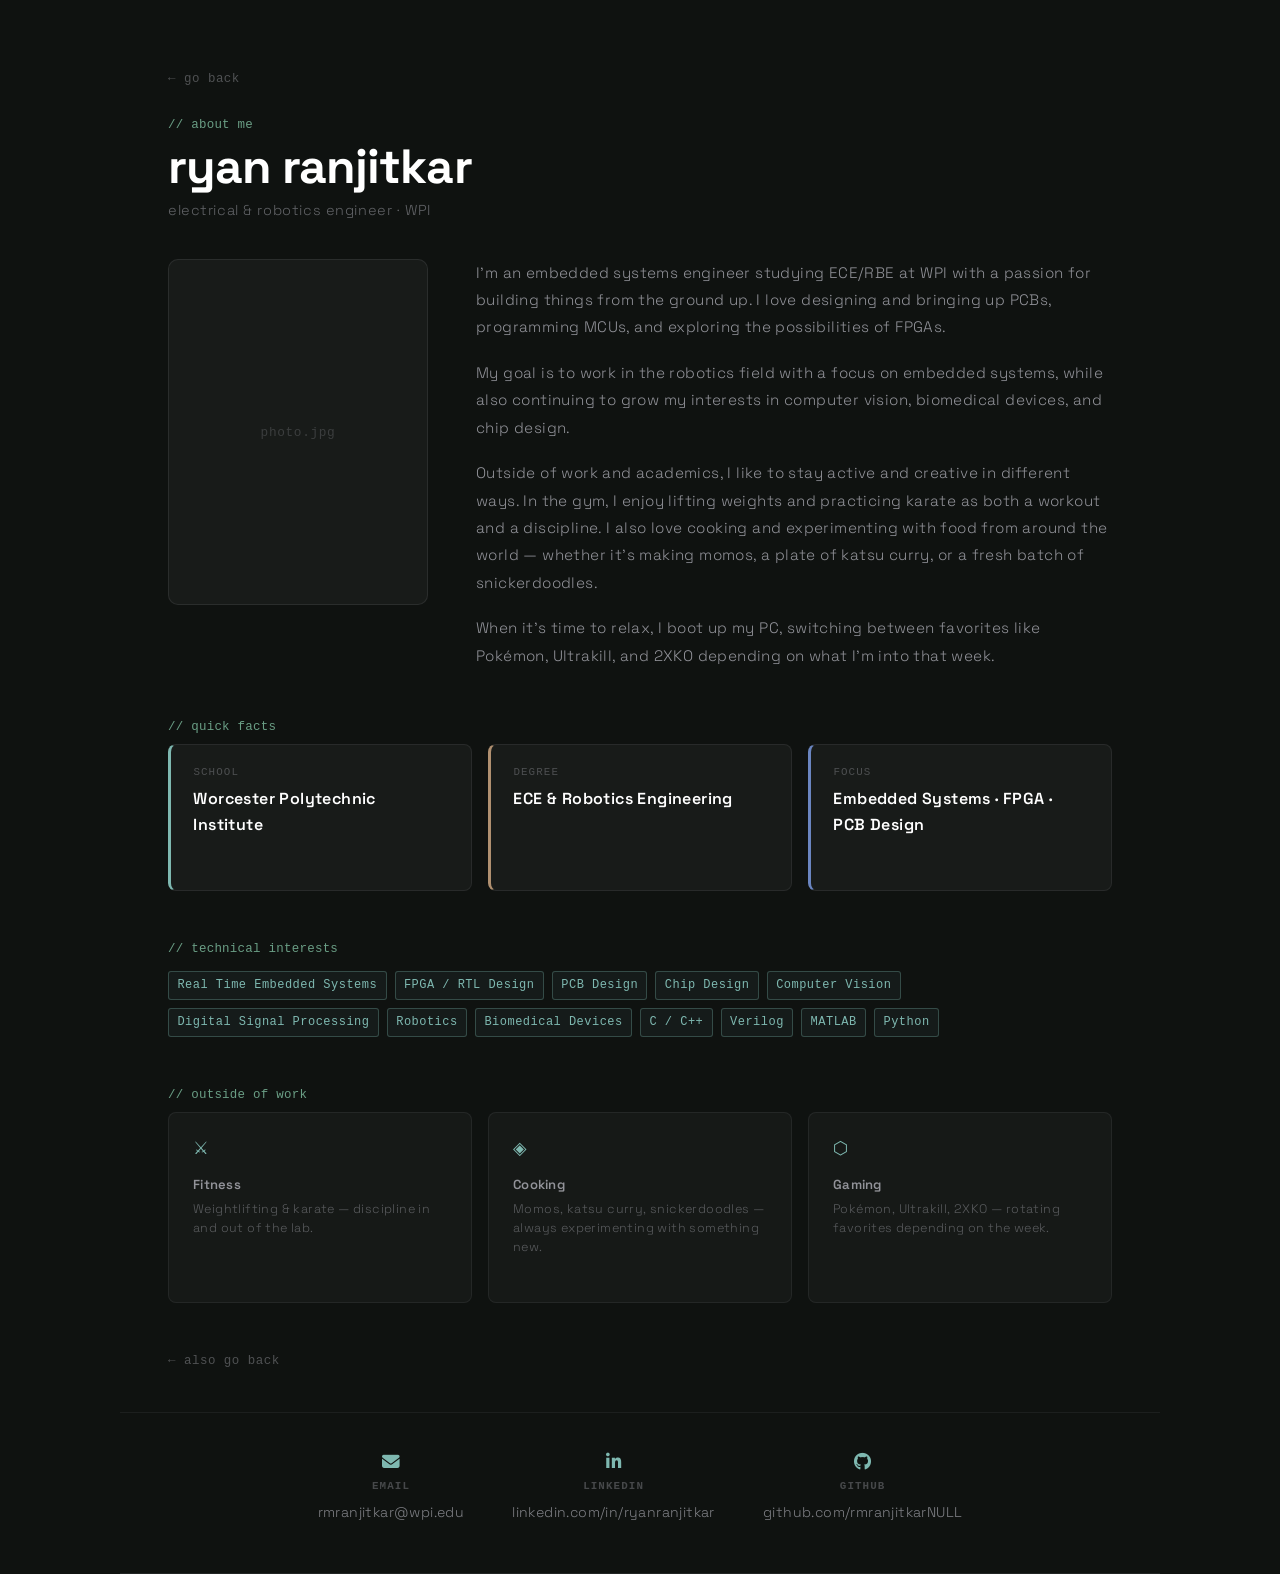
==== commit 872ee95e: "AI Messed up so I had to manually fix everything" ====
--- a/aboutme.html
+++ b/aboutme.html
@@ -12,13 +12,6 @@
       /* ── Page shell ── */
       body, #wrapper { background: #0f1210; }
 
-      #header {
-        background: transparent !important;
-        border-bottom: 1px solid rgba(200,200,210,0.07) !important;
-      }
-      #header a.logo strong { color: #fff; }
-      #header a.logo span   { color: rgba(200,200,210,0.5); }
-
       /* ── About hero ── */
       .about-hero {
         padding: 4em 3em 2.5em;
@@ -41,6 +34,7 @@
         transition: color 0.2s;
       }
       .about-back:hover { color: #7eb8b0; }
+      .about-back-bottom { margin-bottom: 0; margin-top: 2.5em; display: block; }
 
       .section-comment {
         font-family: ui-monospace, 'Cascadia Mono', 'Fira Code', 'Courier New', monospace;
@@ -184,13 +178,50 @@
         line-height: 1.5;
       }
 
-      /* ── Contact ── */
-      .split.contact-reveal {
+      /* ── Unified contact ── */
+      .unified-contact {
+        display: flex;
+        justify-content: center;
+        gap: 3em;
+        flex-wrap: wrap;
+        padding: 2.5em 1em 3em;
+        border-top: 1px solid rgba(200,200,210,0.07);
+        max-width: 65em;
+        margin: 0 auto;
+        width: calc(100% - 6em);
+        box-sizing: border-box;
         opacity: 0;
         transform: translateY(12px);
         transition: opacity 0.55s ease, transform 0.55s ease;
       }
-      .split.contact-reveal.visible { opacity: 1; transform: none; }
+      .unified-contact.visible { opacity: 1; transform: none; }
+      .unified-contact-item {
+        display: flex;
+        flex-direction: column;
+        align-items: center;
+        gap: 0.35em;
+        text-align: center;
+      }
+      .unified-contact-item i { font-size: 1.1em; color: #7eb8b0; margin-bottom: 0.1em; }
+      .uc-label {
+        font-family: ui-monospace, 'Cascadia Mono', monospace;
+        font-size: 0.68em;
+        letter-spacing: 0.1em;
+        text-transform: uppercase;
+        color: rgba(200,200,210,0.3);
+        font-weight: 600;
+      }
+      .unified-contact-item a {
+        font-size: 0.88em;
+        color: rgba(200,200,210,0.6);
+        text-decoration: none;
+        border: 0;
+        transition: color 0.2s;
+      }
+      .unified-contact-item a:hover { color: #7eb8b0; }
+      @media (max-width: 736px) {
+        .unified-contact { gap: 2em; width: calc(100% - 3em); }
+      }
 
       /* ── Reveal ── */
       .reveal { opacity: 0; transform: translateY(14px); transition: opacity 0.55s ease, transform 0.55s ease; }
@@ -214,20 +245,9 @@
   <body class="is-preload">
     <div id="wrapper">
 
-      <header id="header">
-        <a href="index.html" class="logo"><strong>Ryan</strong> <span>Ranjitkar</span></a>
-        <nav><a href="#menu">Menu</a></nav>
-      </header>
-
-      <nav id="menu">
-        <ul class="links">
-          <li><a href="index.html">Home</a></li>
-        </ul>
-      </nav>
-
       <div class="about-hero">
 
-        <a href="index.html" class="about-back">← back to home</a>
+        <a href="#" class="about-back" onclick="history.back(); return false;">← go back</a>
 
         <p class="section-comment">// about me</p>
         <h1 class="about-name">ryan ranjitkar</h1>
@@ -300,29 +320,28 @@
           </div>
         </div>
 
+        <a href="#" class="about-back about-back-bottom" onclick="history.back(); return false;">← also go back</a>
+
       </div>
 
       <!-- Contact -->
-      <section class="split contact-reveal">
-        <section>
-          <div class="contact-method">
-            <h3><span class="icon solid alt fa-envelope"></span> email</h3>
-            <a href="mailto:rmranjitkar@wpi.edu">rmranjitkar@wpi.edu</a>
-          </div>
-        </section>
-        <section>
-          <div class="contact-method">
-            <h3><span class="icon brands alt fa-linkedin-in"></span> linkedin</h3>
-            <a href="https://www.linkedin.com/in/ryanranjitkar/">linkedin.com/in/ryanranjitkar</a>
-          </div>
-        </section>
-        <section>
-          <div class="contact-method">
-            <h3><span class="icon brands alt fa-github"></span> github</h3>
-            <a href="https://github.com/rmranjitkar">github.com/rmranjitkar</a>
-          </div>
-        </section>
-      </section>
+      <div class="unified-contact" id="contact">
+        <div class="unified-contact-item">
+          <i class="fas fa-envelope"></i>
+          <span class="uc-label">email</span>
+          <a href="mailto:rmranjitkar@wpi.edu">rmranjitkar@wpi.edu</a>
+        </div>
+        <div class="unified-contact-item">
+          <i class="fab fa-linkedin-in"></i>
+          <span class="uc-label">linkedin</span>
+          <a href="https://www.linkedin.com/in/ryanranjitkar/">linkedin.com/in/ryanranjitkar</a>
+        </div>
+        <div class="unified-contact-item">
+          <i class="fab fa-github"></i>
+          <span class="uc-label">github</span>
+          <a href="https://github.com/rmranjitkarNULL">github.com/rmranjitkarNULL</a>
+        </div>
+      </div>
 
     </div>
 
@@ -344,7 +363,7 @@
         const contactIo = new IntersectionObserver((entries) => {
           entries.forEach(e => { if (!e.isIntersecting) return; contactIo.unobserve(e.target); e.target.classList.add('visible'); });
         }, { threshold: 0.1 });
-        const contact = document.querySelector('.contact-reveal');
+        const contact = document.getElementById('contact');
         if (contact) contactIo.observe(contact);
       });
     </script>
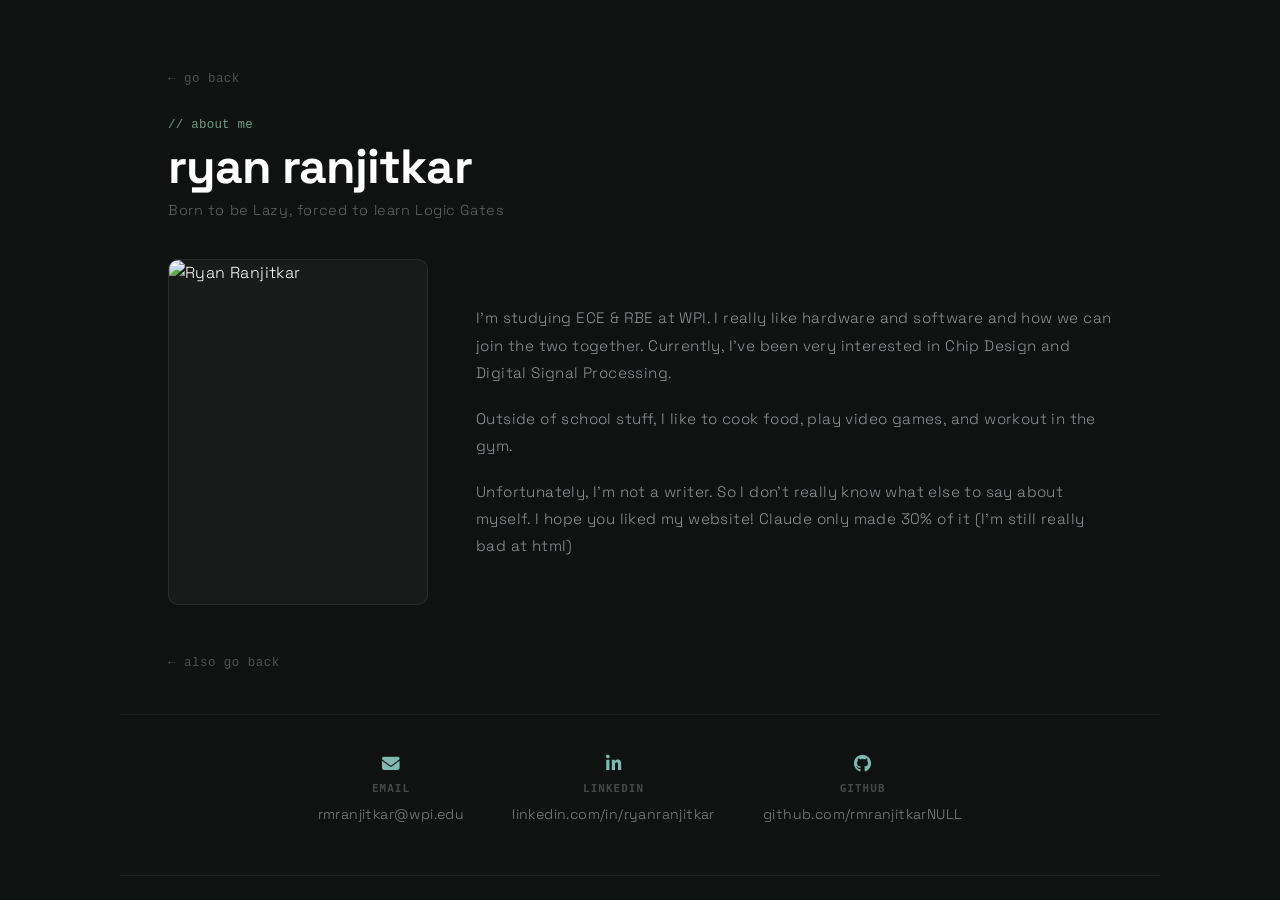
==== commit dba653fd: "Fixed the issue where the banner was my face for some reason" ====
--- a/aboutme.html
+++ b/aboutme.html
@@ -63,7 +63,7 @@
         display: grid;
         grid-template-columns: 260px 1fr;
         gap: 3em;
-        align-items: start;
+        align-items: center;
         margin-bottom: 3em;
       }
       .about-photo {
@@ -251,74 +251,17 @@
 
         <p class="section-comment">// about me</p>
         <h1 class="about-name">ryan ranjitkar</h1>
-        <p class="about-sub">electrical &amp; robotics engineer · WPI</p>
+        <p class="about-sub">Born to be Lazy, forced to learn Logic Gates</p>
 
         <!-- Intro -->
-        <div class="about-intro reveal">
-          <div class="about-photo-placeholder">photo.jpg</div>
-          <div class="about-text">
-            <p>I'm an embedded systems engineer studying ECE/RBE at WPI with a passion for building things from the ground up. I love designing and bringing up PCBs, programming MCUs, and exploring the possibilities of FPGAs.</p>
-            <p>My goal is to work in the robotics field with a focus on embedded systems, while also continuing to grow my interests in computer vision, biomedical devices, and chip design.</p>
-            <p>Outside of work and academics, I like to stay active and creative in different ways. In the gym, I enjoy lifting weights and practicing karate as both a workout and a discipline. I also love cooking and experimenting with food from around the world — whether it's making momos, a plate of katsu curry, or a fresh batch of snickerdoodles.</p>
-            <p>When it's time to relax, I boot up my PC, switching between favorites like Pokémon, Ultrakill, and 2XKO depending on what I'm into that week.</p>
-          </div>
-        </div>
-
-        <!-- Stats -->
-        <p class="section-comment reveal">// quick facts</p>
-        <div class="about-stats reveal">
-          <div class="stat-card">
-            <p class="stat-label">School</p>
-            <p class="stat-value">Worcester Polytechnic Institute</p>
-          </div>
-          <div class="stat-card" style="border-left-color:#b09070;">
-            <p class="stat-label">Degree</p>
-            <p class="stat-value">ECE &amp; Robotics Engineering</p>
-          </div>
-          <div class="stat-card" style="border-left-color:#6a85c0;">
-            <p class="stat-label">Focus</p>
-            <p class="stat-value">Embedded Systems · FPGA · PCB Design</p>
-          </div>
-        </div>
-
-        <!-- Technical Interests -->
-        <div class="about-interests reveal">
-          <p class="section-comment">// technical interests</p>
-          <div class="tag-grid">
-            <span class="tag">Real Time Embedded Systems</span>
-            <span class="tag">FPGA / RTL Design</span>
-            <span class="tag">PCB Design</span>
-            <span class="tag">Chip Design</span>
-            <span class="tag">Computer Vision</span>
-            <span class="tag">Digital Signal Processing</span>
-            <span class="tag">Robotics</span>
-            <span class="tag">Biomedical Devices</span>
-            <span class="tag">C / C++</span>
-            <span class="tag">Verilog</span>
-            <span class="tag">MATLAB</span>
-            <span class="tag">Python</span>
-          </div>
-        </div>
-
-        <!-- Outside of work -->
-        <p class="section-comment reveal">// outside of work</p>
-        <div class="about-life reveal">
-          <div class="life-card">
-            <span class="life-icon">⚔</span>
-            <p class="life-title">Fitness</p>
-            <p class="life-detail">Weightlifting &amp; karate — discipline in and out of the lab.</p>
-          </div>
-          <div class="life-card">
-            <span class="life-icon">◈</span>
-            <p class="life-title">Cooking</p>
-            <p class="life-detail">Momos, katsu curry, snickerdoodles — always experimenting with something new.</p>
-          </div>
-          <div class="life-card">
-            <span class="life-icon">⬡</span>
-            <p class="life-title">Gaming</p>
-            <p class="life-detail">Pokémon, Ultrakill, 2XKO — rotating favorites depending on the week.</p>
-          </div>
-        </div>
+		<div class="about-intro reveal">
+		<img src="assets/images/pics/prof_photo.jpg" alt="Ryan Ranjitkar" class="about-photo">
+		<div class="about-text">
+			<p>I'm studying ECE &amp; RBE at WPI. I really like hardware and software and how we can join the two together. Currently, I've been very interested in Chip Design and Digital Signal Processing.</p>
+			<p>Outside of school stuff, I like to cook food, play video games, and workout in the gym.</p>
+			<p>Unfortunately, I'm not a writer. So I don't really know what else to say about myself. I hope you liked my website! Claude only made 30% of it (I'm still really bad at html)</p>
+		</div>
+		</div>
 
         <a href="#" class="about-back about-back-bottom" onclick="history.back(); return false;">← also go back</a>
 
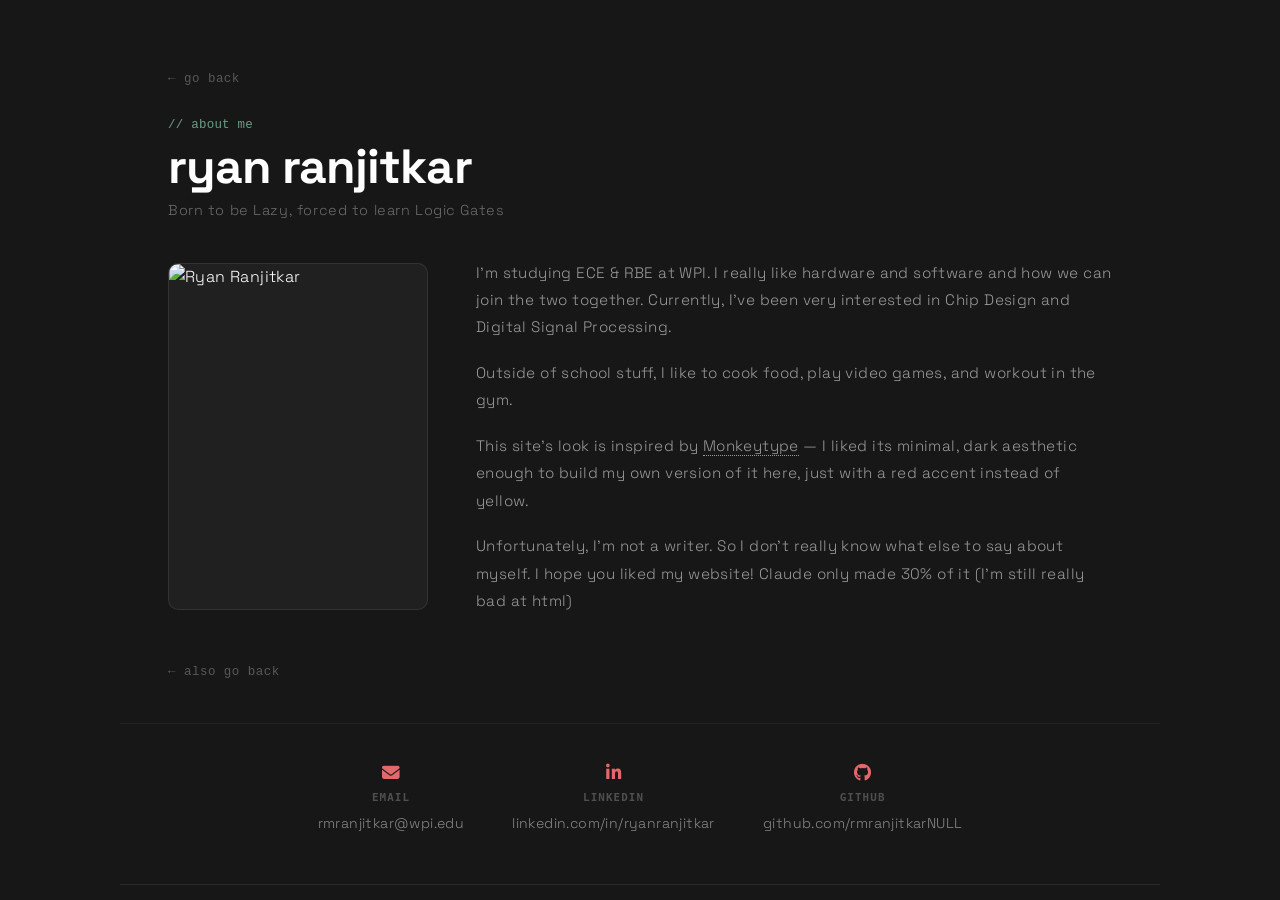
==== commit 35ffa55f: "changed website font and color" ====
--- a/aboutme.html
+++ b/aboutme.html
@@ -10,7 +10,7 @@
     <link rel="stylesheet" href="https://cdnjs.cloudflare.com/ajax/libs/font-awesome/6.5.0/css/all.min.css" />
     <style>
       /* ── Page shell ── */
-      body, #wrapper { background: #0f1210; }
+      body, #wrapper { background: #171717; }
 
       /* ── About hero ── */
       .about-hero {
@@ -26,14 +26,14 @@
         gap: 0.4em;
         font-family: ui-monospace, 'Cascadia Mono', 'Courier New', monospace;
         font-size: 0.78em;
-        color: rgba(200,200,210,0.35);
+        color: rgba(210, 210, 210,0.35);
         text-decoration: none;
         border: none;
         letter-spacing: 0.04em;
         margin-bottom: 2em;
         transition: color 0.2s;
       }
-      .about-back:hover { color: #7eb8b0; }
+      .about-back:hover { color: #e2686b; }
       .about-back-bottom { margin-bottom: 0; margin-top: 2.5em; display: block; }
 
       .section-comment {
@@ -53,7 +53,7 @@
       }
       .about-sub {
         font-size: 0.9em;
-        color: rgba(200,200,210,0.45);
+        color: rgba(210, 210, 210,0.45);
         letter-spacing: 0.04em;
         margin: 0 0 2.5em;
       }
@@ -71,7 +71,7 @@
         aspect-ratio: 3/4;
         object-fit: cover;
         border-radius: 10px;
-        border: 1px solid rgba(200,200,210,0.1);
+        border: 1px solid rgba(210, 210, 210,0.1);
         display: block;
         background: rgba(255,255,255,0.04);
       }
@@ -79,19 +79,19 @@
         width: 100%;
         aspect-ratio: 3/4;
         border-radius: 10px;
-        border: 1px solid rgba(200,200,210,0.1);
+        border: 1px solid rgba(210, 210, 210,0.1);
         background: rgba(255,255,255,0.04);
         display: flex;
         align-items: center;
         justify-content: center;
-        color: rgba(200,200,210,0.2);
+        color: rgba(210, 210, 210,0.2);
         font-size: 0.8em;
         font-family: ui-monospace, monospace;
         letter-spacing: 0.05em;
       }
       .about-text p {
         font-size: 0.95em;
-        color: rgba(200,200,210,0.7);
+        color: rgba(210, 210, 210,0.7);
         line-height: 1.8;
         margin: 0 0 1.2em;
       }
@@ -110,12 +110,12 @@
       .tag {
         font-family: ui-monospace, 'Cascadia Mono', monospace;
         font-size: 0.75em;
-        color: #7eb8b0;
-        border: 1px solid rgba(126,184,176,0.3);
+        color: #e2686b;
+        border: 1px solid rgba(226, 104, 107,0.3);
         border-radius: 3px;
         padding: 0.3em 0.7em;
         letter-spacing: 0.04em;
-        background: rgba(126,184,176,0.06);
+        background: rgba(226, 104, 107,0.06);
       }
 
       /* ── Stat cards ── */
@@ -127,15 +127,15 @@
       }
       .stat-card {
         background: rgba(255,255,255,0.04);
-        border: 1px solid rgba(200,200,210,0.09);
-        border-left: 3px solid #7eb8b0;
+        border: 1px solid rgba(210, 210, 210,0.09);
+        border-left: 3px solid #e2686b;
         border-radius: 8px;
         padding: 1.2em 1.4em;
       }
       .stat-label {
         font-family: ui-monospace, 'Cascadia Mono', monospace;
         font-size: 0.68em;
-        color: rgba(200,200,210,0.3);
+        color: rgba(210, 210, 210,0.3);
         letter-spacing: 0.1em;
         text-transform: uppercase;
         margin-bottom: 0.35em;
@@ -155,26 +155,26 @@
       }
       .life-card {
         background: rgba(255,255,255,0.03);
-        border: 1px solid rgba(200,200,210,0.08);
+        border: 1px solid rgba(210, 210, 210,0.08);
         border-radius: 8px;
         padding: 1.3em 1.5em;
       }
       .life-icon {
         font-size: 1.1em;
-        color: #7eb8b0;
+        color: #e2686b;
         margin-bottom: 0.6em;
         display: block;
       }
       .life-title {
         font-size: 0.82em;
         font-weight: 600;
-        color: rgba(200,200,210,0.7);
+        color: rgba(210, 210, 210,0.7);
         margin-bottom: 0.4em;
         letter-spacing: 0.02em;
       }
       .life-detail {
         font-size: 0.78em;
-        color: rgba(200,200,210,0.38);
+        color: rgba(210, 210, 210,0.38);
         line-height: 1.5;
       }
 
@@ -185,7 +185,7 @@
         gap: 3em;
         flex-wrap: wrap;
         padding: 2.5em 1em 3em;
-        border-top: 1px solid rgba(200,200,210,0.07);
+        border-top: 1px solid rgba(210, 210, 210,0.07);
         max-width: 65em;
         margin: 0 auto;
         width: calc(100% - 6em);
@@ -202,23 +202,23 @@
         gap: 0.35em;
         text-align: center;
       }
-      .unified-contact-item i { font-size: 1.1em; color: #7eb8b0; margin-bottom: 0.1em; }
+      .unified-contact-item i { font-size: 1.1em; color: #e2686b; margin-bottom: 0.1em; }
       .uc-label {
         font-family: ui-monospace, 'Cascadia Mono', monospace;
         font-size: 0.68em;
         letter-spacing: 0.1em;
         text-transform: uppercase;
-        color: rgba(200,200,210,0.3);
+        color: rgba(210, 210, 210,0.3);
         font-weight: 600;
       }
       .unified-contact-item a {
         font-size: 0.88em;
-        color: rgba(200,200,210,0.6);
+        color: rgba(210, 210, 210,0.6);
         text-decoration: none;
         border: 0;
         transition: color 0.2s;
       }
-      .unified-contact-item a:hover { color: #7eb8b0; }
+      .unified-contact-item a:hover { color: #e2686b; }
       @media (max-width: 736px) {
         .unified-contact { gap: 2em; width: calc(100% - 3em); }
       }
@@ -259,6 +259,7 @@
 		<div class="about-text">
 			<p>I'm studying ECE &amp; RBE at WPI. I really like hardware and software and how we can join the two together. Currently, I've been very interested in Chip Design and Digital Signal Processing.</p>
 			<p>Outside of school stuff, I like to cook food, play video games, and workout in the gym.</p>
+			<p>This site's look is inspired by <a href="https://monkeytype.com" target="_blank" rel="noopener">Monkeytype</a> — I liked its minimal, dark aesthetic enough to build my own version of it here, just with a red accent instead of yellow.</p>
 			<p>Unfortunately, I'm not a writer. So I don't really know what else to say about myself. I hope you liked my website! Claude only made 30% of it (I'm still really bad at html)</p>
 		</div>
 		</div>
--- a/assets/css/main.css
+++ b/assets/css/main.css
@@ -99,7 +99,7 @@
 	}
 
 	body {
-		background: #0f0f12;
+		background: #171717;
 	}
 
 		body.is-preload *, body.is-preload *:before, body.is-preload *:after {
@@ -160,11 +160,11 @@
 
 		a:hover {
 			border-bottom-color: transparent;
-			color: #7eb8b0 !important;
+			color: #e2686b !important;
 		}
 
 		a:active {
-			color: #4e9a93 !important;
+			color: #c14a4d !important;
 		}
 
 	strong, b {
@@ -245,14 +245,14 @@
 	}
 
 	blockquote {
-		border-left: solid 4px rgba(200, 200, 210, 0.1);
+		border-left: solid 4px rgba(210, 210, 210, 0.1);
 		font-style: italic;
 		margin: 0 0 2em 0;
 		padding: 0.5em 0 0.5em 2em;
 	}
 
 	code {
-		background: rgba(200, 200, 210, 0.035);
+		background: rgba(210, 210, 210, 0.035);
 		font-family: "Courier New", monospace;
 		font-size: 0.9em;
 		margin: 0 0.25em;
@@ -275,7 +275,7 @@
 
 	hr {
 		border: 0;
-		border-bottom: solid 1px rgba(200, 200, 210, 0.1);
+		border-bottom: solid 1px rgba(210, 210, 210, 0.1);
 		margin: 2em 0;
 	}
 
@@ -1911,7 +1911,7 @@
 		-webkit-appearance: none;
 		-ms-appearance: none;
 		appearance: none;
-		background: rgba(200, 200, 210, 0.035);
+		background: rgba(210, 210, 210, 0.035);
 		border: none;
 		border-radius: 0;
 		color: inherit;
@@ -1941,12 +1941,12 @@
 		input[type="url"]:focus,
 		select:focus,
 		textarea:focus {
-			border-color: #7eb8b0;
-			box-shadow: 0 0 0 2px #7eb8b0;
+			border-color: #e2686b;
+			box-shadow: 0 0 0 2px #e2686b;
 		}
 
 	select {
-		background-image: url("data:image/svg+xml;charset=utf8,%3Csvg xmlns='http://www.w3.org/2000/svg' width='40' height='40' preserveAspectRatio='none' viewBox='0 0 40 40'%3E%3Cpath d='M9.4,12.3l10.4,10.4l10.4-10.4c0.2-0.2,0.5-0.4,0.9-0.4c0.3,0,0.6,0.1,0.9,0.4l3.3,3.3c0.2,0.2,0.4,0.5,0.4,0.9 c0,0.4-0.1,0.6-0.4,0.9L20.7,31.9c-0.2,0.2-0.5,0.4-0.9,0.4c-0.3,0-0.6-0.1-0.9-0.4L4.3,17.3c-0.2-0.2-0.4-0.5-0.4-0.9 c0-0.4,0.1-0.6,0.4-0.9l3.3-3.3c0.2-0.2,0.5-0.4,0.9-0.4S9.1,12.1,9.4,12.3z' fill='rgba(200, 200, 210, 0.1)' /%3E%3C/svg%3E");
+		background-image: url("data:image/svg+xml;charset=utf8,%3Csvg xmlns='http://www.w3.org/2000/svg' width='40' height='40' preserveAspectRatio='none' viewBox='0 0 40 40'%3E%3Cpath d='M9.4,12.3l10.4,10.4l10.4-10.4c0.2-0.2,0.5-0.4,0.9-0.4c0.3,0,0.6,0.1,0.9,0.4l3.3,3.3c0.2,0.2,0.4,0.5,0.4,0.9 c0,0.4-0.1,0.6-0.4,0.9L20.7,31.9c-0.2,0.2-0.5,0.4-0.9,0.4c-0.3,0-0.6-0.1-0.9-0.4L4.3,17.3c-0.2-0.2-0.4-0.5-0.4-0.9 c0-0.4,0.1-0.6,0.4-0.9l3.3-3.3c0.2-0.2,0.5-0.4,0.9-0.4S9.1,12.1,9.4,12.3z' fill='rgba(210, 210, 210, 0.1)' /%3E%3C/svg%3E");
 		background-size: 1.25rem;
 		background-repeat: no-repeat;
 		background-position: calc(100% - 1rem) center;
@@ -1957,7 +1957,7 @@
 
 		select option {
 			color: #ffffff;
-			background: #0f0f12;
+			background: #171717;
 		}
 
 		select:focus::-ms-value {
@@ -2024,7 +2024,7 @@
 
 			input[type="checkbox"] + label:before,
 			input[type="radio"] + label:before {
-				background: rgba(200, 200, 210, 0.035);
+				background: rgba(210, 210, 210, 0.035);
 				content: '';
 				display: inline-block;
 				font-size: 0.8em;
@@ -2041,14 +2041,14 @@
 		input[type="checkbox"]:checked + label:before,
 		input[type="radio"]:checked + label:before {
 			background: #ffffff;
-			border-color: #7eb8b0;
+			border-color: #e2686b;
 			content: '\f00c';
-			color: #0f0f12;
+			color: #171717;
 		}
 
 		input[type="checkbox"]:focus + label:before,
 		input[type="radio"]:focus + label:before {
-			box-shadow: 0 0 0 2px #7eb8b0;
+			box-shadow: 0 0 0 2px #e2686b;
 		}
 
 	input[type="radio"] + label:before {
@@ -2056,29 +2056,29 @@
 	}
 
 	::-webkit-input-placeholder {
-		color: rgba(200, 200, 210, 0.2) !important;
+		color: rgba(210, 210, 210, 0.2) !important;
 		opacity: 1.0;
 	}
 
 	:-moz-placeholder {
-		color: rgba(200, 200, 210, 0.2) !important;
+		color: rgba(210, 210, 210, 0.2) !important;
 		opacity: 1.0;
 	}
 
 	::-moz-placeholder {
-		color: rgba(200, 200, 210, 0.2) !important;
+		color: rgba(210, 210, 210, 0.2) !important;
 		opacity: 1.0;
 	}
 
 	:-ms-input-placeholder {
-		color: rgba(200, 200, 210, 0.2) !important;
+		color: rgba(210, 210, 210, 0.2) !important;
 		opacity: 1.0;
 	}
 
 /* Box */
 
 	.box {
-		border: solid 1px rgba(200, 200, 210, 0.1);
+		border: solid 1px rgba(210, 210, 210, 0.1);
 		margin-bottom: 2em;
 		padding: 1.5em;
 	}
@@ -2135,7 +2135,7 @@
 		.icon.alt:before {
 			background-color: #ffffff;
 			border-radius: 100%;
-			color: #0f0f12;
+			color: #171717;
 			display: inline-block;
 			height: 2em;
 			line-height: 2em;
@@ -2151,11 +2151,11 @@
 	}
 
 	a.icon.alt:hover:before {
-		background-color: #5a8a9f;
+		background-color: #e2686b;
 	}
 
 	a.icon.alt:active:before {
-		background-color: #3d6070;
+		background-color: #c14a4d;
 	}
 
 /* Image */
@@ -2248,7 +2248,7 @@
 		}
 
 			ul.alt li {
-				border-top: solid 1px rgba(200, 200, 210, 0.1);
+				border-top: solid 1px rgba(210, 210, 210, 0.1);
 				padding: 0.5em 0;
 			}
 
@@ -2400,16 +2400,16 @@
 
 				ul.pagination li > .page.active {
 					background-color: #ffffff;
-					color: #0f0f12;
+					color: #171717;
 				}
 
 					ul.pagination li > .page.active:hover {
-						background-color: #7eb8b0;
-						color: #0f0f12 !important;
+						background-color: #e2686b;
+						color: #171717 !important;
 					}
 
 					ul.pagination li > .page.active:active {
-						background-color: #4e9a93;
+						background-color: #c14a4d;
 					}
 
 			ul.pagination li:first-child {
@@ -2445,13 +2445,13 @@
 	}
 
 		table tbody tr {
-			border: solid 1px rgba(200, 200, 210, 0.1);
+			border: solid 1px rgba(210, 210, 210, 0.1);
 			border-left: 0;
 			border-right: 0;
 		}
 
 			table tbody tr:nth-child(2n + 1) {
-				background-color: rgba(200, 200, 210, 0.035);
+				background-color: rgba(210, 210, 210, 0.035);
 			}
 
 		table td {
@@ -2467,11 +2467,11 @@
 		}
 
 		table thead {
-			border-bottom: solid 2px rgba(200, 200, 210, 0.1);
+			border-bottom: solid 2px rgba(210, 210, 210, 0.1);
 		}
 
 		table tfoot {
-			border-top: solid 2px rgba(200, 200, 210, 0.1);
+			border-top: solid 2px rgba(210, 210, 210, 0.1);
 		}
 
 		table.alt {
@@ -2479,7 +2479,7 @@
 		}
 
 			table.alt tbody tr td {
-				border: solid 1px rgba(200, 200, 210, 0.1);
+				border: solid 1px rgba(210, 210, 210, 0.1);
 				border-left-width: 0;
 				border-top-width: 0;
 			}
@@ -2543,8 +2543,8 @@
 		button:active,
 		.button:hover,
 		.button:active {
-			box-shadow: inset 0 0 0 2px #7eb8b0;
-			color: #7eb8b0;
+			box-shadow: inset 0 0 0 2px #e2686b;
+			color: #e2686b;
 		}
 
 		input[type="submit"]:active,
@@ -2552,9 +2552,9 @@
 		input[type="button"]:active,
 		button:active,
 		.button:active {
-			background-color: rgba(126, 184, 176, 0.1);
-			box-shadow: inset 0 0 0 2px #4e9a93;
-			color: #4e9a93;
+			background-color: rgba(226, 104, 107, 0.1);
+			box-shadow: inset 0 0 0 2px #c14a4d;
+			color: #c14a4d;
 		}
 
 		input[type="submit"].icon:before,
@@ -2675,7 +2675,7 @@
 		.button.primary {
 			background-color: #ffffff;
 			box-shadow: none;
-			color: #0f0f12;
+			color: #171717;
 		}
 
 			input[type="submit"].primary:hover, input[type="submit"].primary:active,
@@ -2687,8 +2687,8 @@
 			button.primary:active,
 			.button.primary:hover,
 			.button.primary:active {
-				background-color: #7eb8b0;
-				color: #0f0f12 !important;
+				background-color: #e2686b;
+				color: #171717 !important;
 			}
 
 			input[type="submit"].primary:active,
@@ -2696,7 +2696,7 @@
 			input[type="button"].primary:active,
 			button.primary:active,
 			.button.primary:active {
-				background-color: #4e9a93;
+				background-color: #c14a4d;
 			}
 
 		input[type="submit"].disabled, input[type="submit"]:disabled,
@@ -2833,7 +2833,7 @@
 			}
 
 			.tiles article:nth-child(6n - 5):before {
-				background-color: #5a8a9f;
+				background-color: #e2686b;
 			}
 
 			.tiles article:nth-child(6n - 4):before {
@@ -2940,7 +2940,7 @@
 			-webkit-flex-direction: row;
 			-ms-flex-direction: row;
 			flex-direction: row;
-			background-color: #1a1a22;
+			background-color: #232323;
 		}
 
 			.spotlights > section > .image {
@@ -3002,7 +3002,7 @@
 				-webkit-flex-direction: row-reverse;
 				-ms-flex-direction: row-reverse;
 				flex-direction: row-reverse;
-				background-color: #1f1f28;
+				background-color: #2a2a2a;
 			}
 
 				.spotlights > section:nth-child(2n) > .content {
@@ -3116,7 +3116,7 @@
 		display: -webkit-flex;
 		display: -ms-flex;
 		display: flex;
-		background-color: #15151c;
+		background-color: #1e1e1e;
 		box-shadow: 0 0 0.25em 0 rgba(0, 0, 0, 0.15);
 		cursor: default;
 		font-weight: 600;
@@ -3147,7 +3147,7 @@
 				-ms-transition: background-color 0.2s ease-in-out, color 0.2s ease-in-out;
 				transition: background-color 0.2s ease-in-out, color 0.2s ease-in-out;
 				background-color: #ffffff;
-				color: #0f0f12;
+				color: #171717;
 				display: inline-block;
 				line-height: 1.65em;
 				margin-right: 0.325em;
@@ -3155,11 +3155,11 @@
 			}
 
 			#header .logo:hover strong {
-				background-color: #7eb8b0;
+				background-color: #e2686b;
 			}
 
 			#header .logo:active strong {
-				background-color: #4e9a93;
+				background-color: #c14a4d;
 			}
 
 		#header nav {
@@ -3261,7 +3261,7 @@
 		}
 
 			#header.alt.style1 .logo strong {
-				color: #5a8a9f;
+				color: #e2686b;
 			}
 
 			#header.alt.style2 .logo strong {
@@ -3412,7 +3412,7 @@
 			-ms-transition-delay: 0.75s;
 			transition-delay: 0.75s;
 			pointer-events: none;
-			background-color: #0f0f12;
+			background-color: #171717;
 			content: '';
 			display: block;
 			height: 100%;
@@ -3493,7 +3493,7 @@
 			}
 
 		#banner.style1:after {
-			background-color: #5a8a9f;
+			background-color: #e2686b;
 		}
 
 		#banner.style2:after {
@@ -3591,11 +3591,11 @@
 /* Main */
 
 	#main {
-		background-color: #15151c;
+		background-color: #1e1e1e;
 	}
 
 		#main > * {
-			border-top: solid 1px rgba(200, 200, 210, 0.1);
+			border-top: solid 1px rgba(210, 210, 210, 0.1);
 		}
 
 			#main > *:first-child {
@@ -3620,13 +3620,13 @@
 
 		#main.alt {
 			background-color: transparent;
-			border-bottom: solid 1px rgba(200, 200, 210, 0.1);
+			border-bottom: solid 1px rgba(210, 210, 210, 0.1);
 		}
 
 /* Contact */
 
 	#contact {
-		border-bottom: solid 1px rgba(200, 200, 210, 0.1);
+		border-bottom: solid 1px rgba(210, 210, 210, 0.1);
 		overflow-x: hidden;
 	}
 
@@ -3640,7 +3640,7 @@
 
 			#contact > .inner > :nth-child(2n - 1) {
 				padding: 4em 3em 2em 0 ;
-				border-right: solid 1px rgba(200, 200, 210, 0.1);
+				border-right: solid 1px rgba(210, 210, 210, 0.1);
 				width: 60%;
 			}
 
@@ -3659,7 +3659,7 @@
 				}
 
 					#contact > .inner > .split > *:before {
-						border-top: solid 1px rgba(200, 200, 210, 0.1);
+						border-top: solid 1px rgba(210, 210, 210, 0.1);
 						content: '';
 						display: block;
 						margin-left: -3em;
@@ -3716,8 +3716,8 @@
 	}
 
 		#footer .copyright li {
-			border-left: solid 1px rgba(200, 200, 210, 0.1);
-			color: rgba(200, 200, 210, 0.2);
+			border-left: solid 1px rgba(210, 210, 210, 0.1);
+			color: rgba(210, 210, 210, 0.2);
 			display: inline-block;
 			line-height: 1;
 			margin-left: 1em;
@@ -3856,7 +3856,7 @@
 
 					#menu ul.links > li > a:not(.button) {
 						border: 0;
-						border-top: solid 1px rgba(200, 200, 210, 0.1);
+						border-top: solid 1px rgba(210, 210, 210, 0.1);
 						display: block;
 						font-size: 0.8em;
 						font-weight: 600;
